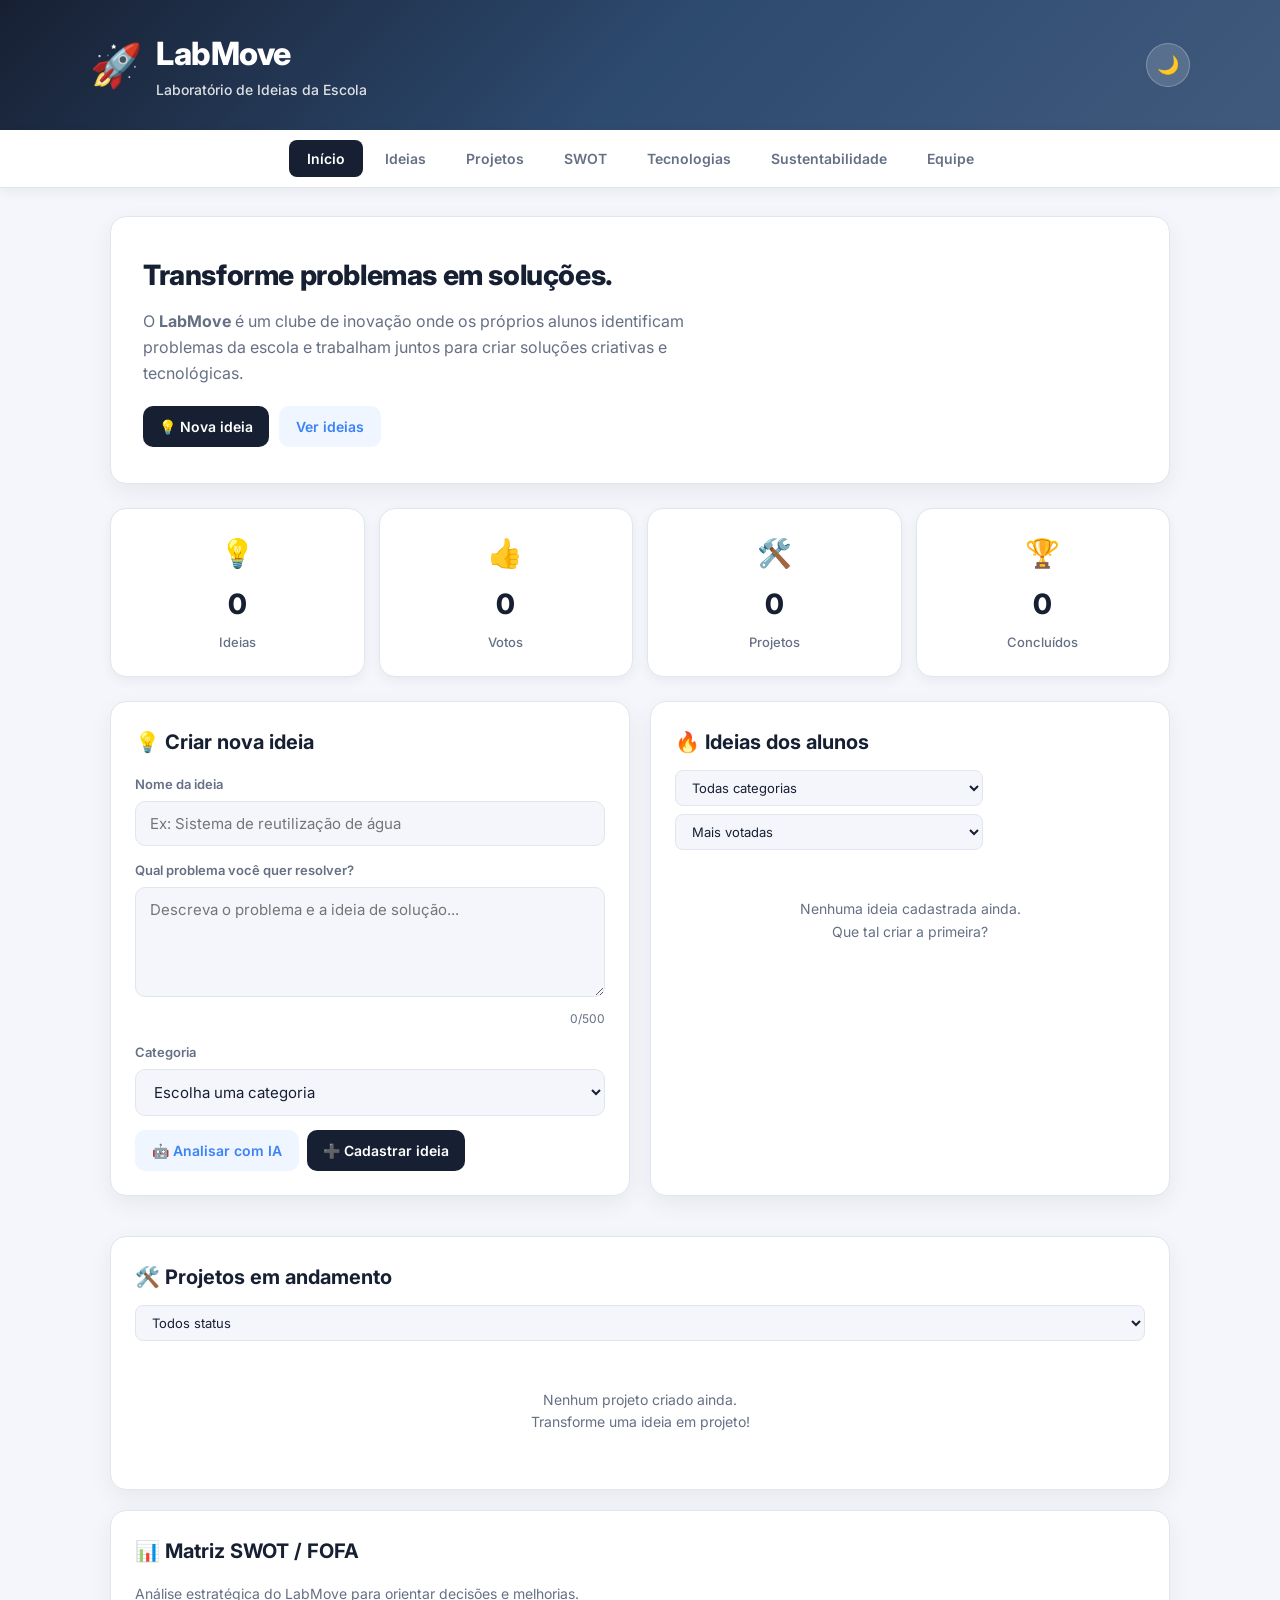
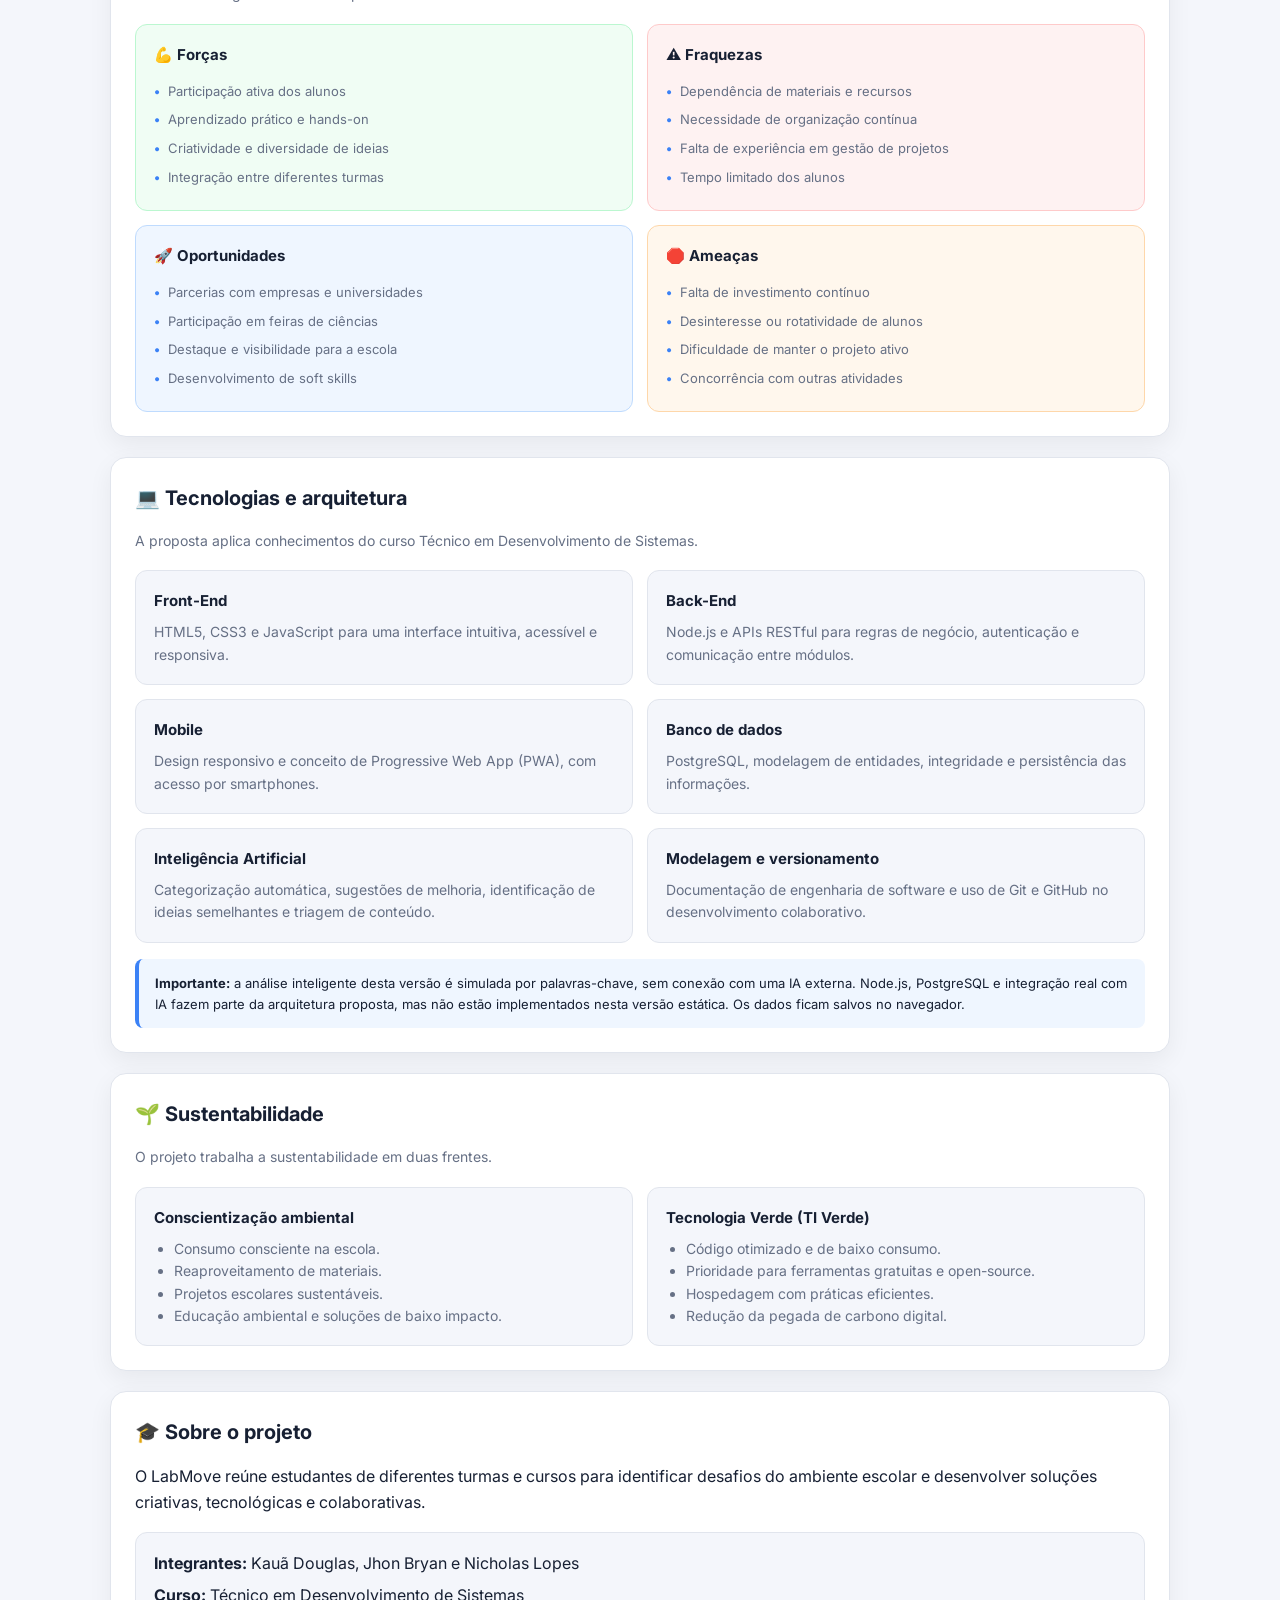
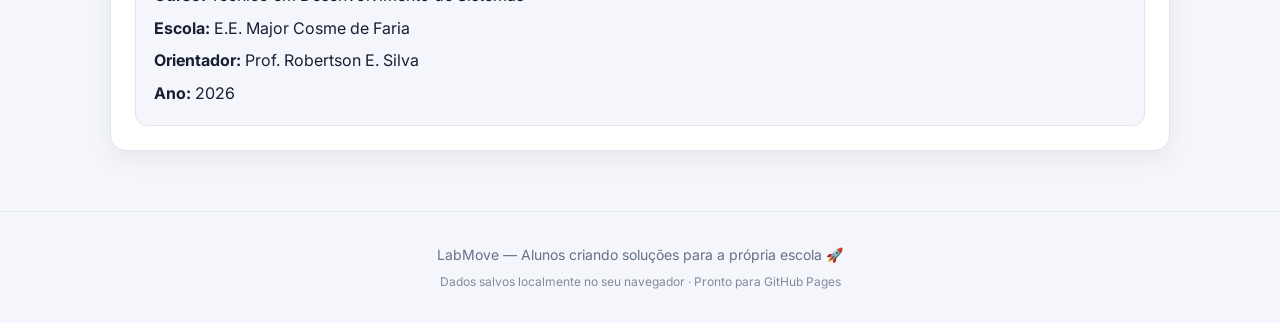
==== index.html @ eb647fbc "Adicionar arquivos do site LabMove" ====
<!DOCTYPE html>
<html lang="pt-BR">
<head>
  <meta charset="UTF-8">
  <meta name="viewport" content="width=device-width, initial-scale=1.0">
  <meta name="description" content="LabMove - Laboratório de Ideias da Escola. Transforme problemas em soluções criativas.">
  <meta name="theme-color" content="#172033">
  <title>LabMove | Laboratório de Ideias</title>
  <link rel="preconnect" href="https://fonts.googleapis.com">
  <link rel="preconnect" href="https://fonts.gstatic.com" crossorigin>
  <link href="https://fonts.googleapis.com/css2?family=Inter:wght@400;500;600;700;800&display=swap" rel="stylesheet">
  <link rel="stylesheet" href="styles.css">
  <link rel="icon" href="data:image/svg+xml,<svg xmlns='http://www.w3.org/2000/svg' viewBox='0 0 100 100'><text y='.9em' font-size='90'>🚀</text></svg>">
</head>
<body>
  <header>
    <div class="header-content">
      <div class="logo">
        <span class="logo-icon">🚀</span>
        <div>
          <h1>LabMove</h1>
          <p>Laboratório de Ideias da Escola</p>
        </div>
      </div>
      <button id="themeToggle" class="theme-btn" title="Alternar tema" aria-label="Alternar tema claro/escuro">
        <span class="theme-icon">🌙</span>
      </button>
    </div>
  </header>

  <nav>
    <button class="nav-btn active" data-section="inicio">Início</button>
    <button class="nav-btn" data-section="ideiasArea">Ideias</button>
    <button class="nav-btn" data-section="projetosArea">Projetos</button>
    <button class="nav-btn" data-section="swotArea">SWOT</button>
    <button class="nav-btn" data-section="tecnologiasArea">Tecnologias</button>
    <button class="nav-btn" data-section="sustentabilidadeArea">Sustentabilidade</button>
    <button class="nav-btn" data-section="equipeArea">Equipe</button>
  </nav>

  <main>
    <!-- Hero -->
    <section class="hero" id="inicio">
      <div class="hero-text">
        <h2>Transforme problemas em soluções.</h2>
        <p>
          O <strong>LabMove</strong> é um clube de inovação onde os próprios alunos
          identificam problemas da escola e trabalham juntos para criar soluções
          criativas e tecnológicas.
        </p>
        <div class="hero-actions">
          <button class="action primary" onclick="document.getElementById('titulo').focus()">
            💡 Nova ideia
          </button>
          <button class="action secondary" onclick="irPara('ideiasArea')">
            Ver ideias
          </button>
        </div>
      </div>
    </section>

    <!-- Dashboard -->
    <section class="dashboard">
      <div class="metric">
        <span class="metric-icon">💡</span>
        <strong id="totalIdeias">0</strong>
        <span class="metric-label">Ideias</span>
      </div>
      <div class="metric">
        <span class="metric-icon">👍</span>
        <strong id="totalVotos">0</strong>
        <span class="metric-label">Votos</span>
      </div>
      <div class="metric">
        <span class="metric-icon">🛠️</span>
        <strong id="totalProjetos">0</strong>
        <span class="metric-label">Projetos</span>
      </div>
      <div class="metric">
        <span class="metric-icon">🏆</span>
        <strong id="totalConcluidos">0</strong>
        <span class="metric-label">Concluídos</span>
      </div>
    </section>

    <div class="grid">
      <!-- Criar ideia -->
      <section class="card" id="criarIdeia">
        <h2>💡 Criar nova ideia</h2>

        <div class="form-group">
          <label for="titulo">Nome da ideia</label>
          <input id="titulo" type="text" placeholder="Ex: Sistema de reutilização de água" maxlength="80">
        </div>

        <div class="form-group">
          <label for="descricao">Qual problema você quer resolver?</label>
          <textarea id="descricao" placeholder="Descreva o problema e a ideia de solução..." maxlength="500"></textarea>
          <small class="char-count"><span id="charCount">0</span>/500</small>
        </div>

        <div class="form-group">
          <label for="categoria">Categoria</label>
          <select id="categoria">
            <option value="">Escolha uma categoria</option>
            <option value="Tecnologia">💻 Tecnologia</option>
            <option value="Sustentabilidade">🌱 Sustentabilidade</option>
            <option value="Espaços">🏫 Espaços</option>
            <option value="Educação">📚 Educação</option>
            <option value="Eventos">🎉 Eventos</option>
            <option value="Saúde">❤️ Saúde e Bem-estar</option>
          </select>
        </div>

        <div class="btn-row">
          <button class="action secondary" onclick="analisarIA()">
            🤖 Analisar com IA
          </button>
          <button class="action primary" onclick="adicionarIdeia()">
            ➕ Cadastrar ideia
          </button>
        </div>

        <div id="resultadoIA" class="ia-result" hidden></div>
      </section>

      <!-- Lista de ideias -->
      <section class="card" id="ideiasArea">
        <div class="card-header">
          <h2>🔥 Ideias dos alunos</h2>
          <div class="filters">
            <select id="filtroCategoria" onchange="atualizar()">
              <option value="">Todas categorias</option>
              <option value="Tecnologia">Tecnologia</option>
              <option value="Sustentabilidade">Sustentabilidade</option>
              <option value="Espaços">Espaços</option>
              <option value="Educação">Educação</option>
              <option value="Eventos">Eventos</option>
              <option value="Saúde">Saúde e Bem-estar</option>
            </select>
            <select id="filtroOrdenacao" onchange="atualizar()">
              <option value="votos">Mais votadas</option>
              <option value="recentes">Mais recentes</option>
              <option value="antigas">Mais antigas</option>
            </select>
          </div>
        </div>
        <div id="listaIdeias" class="lista"></div>
      </section>
    </div>

    <!-- Projetos -->
    <section class="card" id="projetosArea">
      <div class="card-header">
        <h2>🛠️ Projetos em andamento</h2>
        <select id="filtroStatusProjeto" onchange="atualizar()">
          <option value="">Todos status</option>
          <option value="Planejamento">Planejamento</option>
          <option value="Desenvolvimento">Desenvolvimento</option>
          <option value="Teste">Teste</option>
          <option value="Concluído">Concluído</option>
        </select>
      </div>
      <div id="listaProjetos" class="lista"></div>
    </section>

    <!-- SWOT -->
    <section class="card" id="swotArea">
      <h2>📊 Matriz SWOT / FOFA</h2>
      <p class="swot-intro">Análise estratégica do LabMove para orientar decisões e melhorias.</p>
      <div class="swot">
        <div class="swot-item forcas">
          <h3>💪 Forças</h3>
          <ul>
            <li>Participação ativa dos alunos</li>
            <li>Aprendizado prático e hands-on</li>
            <li>Criatividade e diversidade de ideias</li>
            <li>Integração entre diferentes turmas</li>
          </ul>
        </div>
        <div class="swot-item fraquezas">
          <h3>⚠️ Fraquezas</h3>
          <ul>
            <li>Dependência de materiais e recursos</li>
            <li>Necessidade de organização contínua</li>
            <li>Falta de experiência em gestão de projetos</li>
            <li>Tempo limitado dos alunos</li>
          </ul>
        </div>
        <div class="swot-item oportunidades">
          <h3>🚀 Oportunidades</h3>
          <ul>
            <li>Parcerias com empresas e universidades</li>
            <li>Participação em feiras de ciências</li>
            <li>Destaque e visibilidade para a escola</li>
            <li>Desenvolvimento de soft skills</li>
          </ul>
        </div>
        <div class="swot-item ameacas">
          <h3>🛑 Ameaças</h3>
          <ul>
            <li>Falta de investimento contínuo</li>
            <li>Desinteresse ou rotatividade de alunos</li>
            <li>Dificuldade de manter o projeto ativo</li>
            <li>Concorrência com outras atividades</li>
          </ul>
        </div>
      </div>
    </section>

    <section class="card" id="tecnologiasArea">
      <h2>💻 Tecnologias e arquitetura</h2>
      <p class="swot-intro">A proposta aplica conhecimentos do curso Técnico em Desenvolvimento de Sistemas.</p>
      <div class="info-grid">
        <article class="info-item"><h3>Front-End</h3><p>HTML5, CSS3 e JavaScript para uma interface intuitiva, acessível e responsiva.</p></article>
        <article class="info-item"><h3>Back-End</h3><p>Node.js e APIs RESTful para regras de negócio, autenticação e comunicação entre módulos.</p></article>
        <article class="info-item"><h3>Mobile</h3><p>Design responsivo e conceito de Progressive Web App (PWA), com acesso por smartphones.</p></article>
        <article class="info-item"><h3>Banco de dados</h3><p>PostgreSQL, modelagem de entidades, integridade e persistência das informações.</p></article>
        <article class="info-item"><h3>Inteligência Artificial</h3><p>Categorização automática, sugestões de melhoria, identificação de ideias semelhantes e triagem de conteúdo.</p></article>
        <article class="info-item"><h3>Modelagem e versionamento</h3><p>Documentação de engenharia de software e uso de Git e GitHub no desenvolvimento colaborativo.</p></article>
      </div>
      <p class="notice"><strong>Importante:</strong> a análise inteligente desta versão é simulada por palavras-chave, sem conexão com uma IA externa. Node.js, PostgreSQL e integração real com IA fazem parte da arquitetura proposta, mas não estão implementados nesta versão estática. Os dados ficam salvos no navegador.</p>
    </section>

    <section class="card" id="sustentabilidadeArea">
      <h2>🌱 Sustentabilidade</h2>
      <p class="swot-intro">O projeto trabalha a sustentabilidade em duas frentes.</p>
      <div class="info-grid">
        <article class="info-item"><h3>Conscientização ambiental</h3><ul><li>Consumo consciente na escola.</li><li>Reaproveitamento de materiais.</li><li>Projetos escolares sustentáveis.</li><li>Educação ambiental e soluções de baixo impacto.</li></ul></article>
        <article class="info-item"><h3>Tecnologia Verde (TI Verde)</h3><ul><li>Código otimizado e de baixo consumo.</li><li>Prioridade para ferramentas gratuitas e open-source.</li><li>Hospedagem com práticas eficientes.</li><li>Redução da pegada de carbono digital.</li></ul></article>
      </div>
    </section>

    <section class="card" id="equipeArea">
      <h2>🎓 Sobre o projeto</h2>
      <p>O LabMove reúne estudantes de diferentes turmas e cursos para identificar desafios do ambiente escolar e desenvolver soluções criativas, tecnológicas e colaborativas.</p>
      <div class="team-details">
        <p><strong>Integrantes:</strong> Kauã Douglas, Jhon Bryan e Nicholas Lopes</p>
        <p><strong>Curso:</strong> Técnico em Desenvolvimento de Sistemas</p>
        <p><strong>Escola:</strong> E.E. Major Cosme de Faria</p>
        <p><strong>Orientador:</strong> Prof. Robertson E. Silva</p>
        <p><strong>Ano:</strong> 2026</p>
      </div>
    </section>
  </main>

  <footer>
    <p>LabMove — Alunos criando soluções para a própria escola 🚀</p>
    <p class="footer-note">Dados salvos localmente no seu navegador · Pronto para GitHub Pages</p>
  </footer>

  <script src="script.js"></script>
</body>
</html>
---- styles.css ----
/* =========================
   LabMove - Estilos
   ========================= */

:root {
  --bg: #f4f6fb;
  --surface: #ffffff;
  --text: #172033;
  --text-muted: #667085;
  --primary: #172033;
  --primary-light: #405a7d;
  --accent: #3b82f6;
  --accent-soft: #eff6ff;
  --success: #10b981;
  --warning: #f59e0b;
  --danger: #ef4444;
  --border: #e1e5ed;
  --shadow: 0 8px 25px rgba(0, 0, 0, 0.06);
  --shadow-sm: 0 4px 12px rgba(0, 0, 0, 0.05);
  --radius: 16px;
  --radius-sm: 10px;
  --transition: 0.2s ease;
}

[data-theme="dark"] {
  --bg: #0f1419;
  --surface: #1a2332;
  --text: #e8eef7;
  --text-muted: #94a3b8;
  --primary: #3b82f6;
  --primary-light: #60a5fa;
  --accent: #60a5fa;
  --accent-soft: #1e3a5f;
  --border: #2d3a4f;
  --shadow: 0 8px 25px rgba(0, 0, 0, 0.3);
  --shadow-sm: 0 4px 12px rgba(0, 0, 0, 0.2);
}

* {
  box-sizing: border-box;
  margin: 0;
  padding: 0;
}

html {
  scroll-behavior: smooth;
}

body {
  font-family: 'Inter', -apple-system, BlinkMacSystemFont, 'Segoe UI', sans-serif;
  background: var(--bg);
  color: var(--text);
  line-height: 1.6;
  min-height: 100vh;
  transition: background var(--transition), color var(--transition);
}

/* Header */
header {
  background: linear-gradient(135deg, #172033 0%, #2d4a6f 50%, #405a7d 100%);
  color: white;
  padding: 28px 20px;
}

.header-content {
  max-width: 1100px;
  margin: 0 auto;
  display: flex;
  align-items: center;
  justify-content: space-between;
}

.logo {
  display: flex;
  align-items: center;
  gap: 14px;
}

.logo-icon {
  font-size: 42px;
  line-height: 1;
}

.logo h1 {
  font-size: 32px;
  font-weight: 800;
  letter-spacing: -0.5px;
}

.logo p {
  opacity: 0.85;
  font-size: 14px;
  font-weight: 500;
}

.theme-btn {
  background: rgba(255, 255, 255, 0.15);
  border: 1px solid rgba(255, 255, 255, 0.25);
  color: white;
  width: 44px;
  height: 44px;
  border-radius: 50%;
  cursor: pointer;
  font-size: 18px;
  display: flex;
  align-items: center;
  justify-content: center;
  transition: background var(--transition);
}

.theme-btn:hover {
  background: rgba(255, 255, 255, 0.25);
}

/* Nav */
nav {
  background: var(--surface);
  padding: 10px 16px;
  display: flex;
  justify-content: center;
  gap: 4px;
  position: sticky;
  top: 0;
  z-index: 100;
  box-shadow: var(--shadow-sm);
  border-bottom: 1px solid var(--border);
  overflow-x: auto;
}

.nav-btn {
  background: none;
  border: none;
  padding: 10px 18px;
  cursor: pointer;
  font-weight: 600;
  font-size: 14px;
  color: var(--text-muted);
  border-radius: 8px;
  transition: all var(--transition);
  white-space: nowrap;
  font-family: inherit;
}

.nav-btn:hover {
  background: var(--accent-soft);
  color: var(--accent);
}

.nav-btn.active {
  background: var(--primary);
  color: white;
}

[data-theme="dark"] .nav-btn.active {
  background: var(--accent);
}

/* Main */
main {
  max-width: 1100px;
  margin: 0 auto;
  padding: 28px 20px 40px;
}

/* Hero */
.hero {
  background: var(--surface);
  border-radius: var(--radius);
  padding: 36px 32px;
  margin-bottom: 24px;
  box-shadow: var(--shadow);
  border: 1px solid var(--border);
}

.hero h2 {
  font-size: 28px;
  font-weight: 800;
  margin-bottom: 12px;
  letter-spacing: -0.4px;
}

.hero p {
  color: var(--text-muted);
  max-width: 560px;
  margin-bottom: 20px;
}

.hero-actions {
  display: flex;
  gap: 10px;
  flex-wrap: wrap;
}

/* Dashboard */
.dashboard {
  display: grid;
  grid-template-columns: repeat(4, 1fr);
  gap: 14px;
  margin-bottom: 24px;
}

.metric {
  background: var(--surface);
  padding: 22px 16px;
  text-align: center;
  border-radius: var(--radius);
  box-shadow: var(--shadow-sm);
  border: 1px solid var(--border);
  transition: transform var(--transition);
}

.metric:hover {
  transform: translateY(-2px);
}

.metric-icon {
  font-size: 28px;
  display: block;
  margin-bottom: 6px;
}

.metric strong {
  display: block;
  font-size: 28px;
  font-weight: 800;
  margin-bottom: 2px;
}

.metric-label {
  font-size: 13px;
  color: var(--text-muted);
  font-weight: 500;
}

/* Grid */
.grid {
  display: grid;
  grid-template-columns: 1fr 1fr;
  gap: 20px;
  margin-bottom: 20px;
}

/* Cards */
.card {
  background: var(--surface);
  padding: 24px;
  border-radius: var(--radius);
  margin-bottom: 20px;
  box-shadow: var(--shadow);
  border: 1px solid var(--border);
}

.card h2 {
  font-size: 20px;
  font-weight: 700;
  margin-bottom: 16px;
}

.card-header {
  display: flex;
  align-items: center;
  justify-content: space-between;
  gap: 12px;
  margin-bottom: 16px;
  flex-wrap: wrap;
}

.card-header h2 {
  margin-bottom: 0;
}

.filters {
  display: flex;
  gap: 8px;
  flex-wrap: wrap;
}

.filters select,
#filtroStatusProjeto {
  padding: 8px 12px;
  border: 1px solid var(--border);
  border-radius: 8px;
  font-size: 13px;
  background: var(--bg);
  color: var(--text);
  font-family: inherit;
  cursor: pointer;
}

/* Forms */
.form-group {
  margin-bottom: 14px;
}

.form-group label {
  display: block;
  font-size: 13px;
  font-weight: 600;
  margin-bottom: 6px;
  color: var(--text-muted);
}

input,
textarea,
select {
  width: 100%;
  padding: 12px 14px;
  border: 1px solid var(--border);
  border-radius: var(--radius-sm);
  font-size: 15px;
  font-family: inherit;
  background: var(--bg);
  color: var(--text);
  transition: border-color var(--transition), box-shadow var(--transition);
}

input:focus,
textarea:focus,
select:focus {
  outline: none;
  border-color: var(--accent);
  box-shadow: 0 0 0 3px rgba(59, 130, 246, 0.15);
}

textarea {
  min-height: 110px;
  resize: vertical;
}

.char-count {
  display: block;
  text-align: right;
  font-size: 12px;
  color: var(--text-muted);
  margin-top: 4px;
}

.btn-row {
  display: flex;
  gap: 8px;
  flex-wrap: wrap;
  margin-top: 8px;
}

/* Buttons */
button.action {
  background: var(--primary);
  color: white;
  border: none;
  padding: 11px 16px;
  border-radius: var(--radius-sm);
  cursor: pointer;
  font-weight: 600;
  font-size: 14px;
  font-family: inherit;
  transition: opacity var(--transition), transform var(--transition);
  display: inline-flex;
  align-items: center;
  gap: 6px;
}

button.action:hover {
  opacity: 0.9;
  transform: translateY(-1px);
}

button.action:active {
  transform: translateY(0);
}

button.action.primary {
  background: var(--primary);
}

button.action.secondary {
  background: var(--accent-soft);
  color: var(--accent);
  border: 1px solid transparent;
}

[data-theme="dark"] button.action.secondary {
  background: var(--accent-soft);
  color: var(--accent);
}

button.action.danger {
  background: transparent;
  color: var(--danger);
  border: 1px solid var(--danger);
  padding: 8px 12px;
  font-size: 13px;
}

button.action.danger:hover {
  background: var(--danger);
  color: white;
}

button.action.small {
  padding: 8px 12px;
  font-size: 13px;
}

/* IA Result */
.ia-result {
  margin-top: 16px;
  padding: 18px;
  background: var(--accent-soft);
  border-radius: var(--radius-sm);
  border-left: 4px solid var(--accent);
  font-size: 14px;
  line-height: 1.7;
  white-space: pre-line;
  animation: fadeIn 0.3s ease;
}

.ia-result h4 {
  margin-bottom: 8px;
  font-size: 15px;
}

.ia-result ul {
  margin: 8px 0 8px 18px;
}

.ia-result .priority {
  display: inline-block;
  padding: 3px 10px;
  border-radius: 20px;
  font-size: 12px;
  font-weight: 700;
  margin-top: 4px;
}

.priority.alta {
  background: #fef2f2;
  color: #dc2626;
}

.priority.media {
  background: #fffbeb;
  color: #d97706;
}

.priority.baixa {
  background: #f0fdf4;
  color: #16a34a;
}

[data-theme="dark"] .priority.alta {
  background: #450a0a;
  color: #fca5a5;
}

[data-theme="dark"] .priority.media {
  background: #451a03;
  color: #fcd34d;
}

[data-theme="dark"] .priority.baixa {
  background: #052e16;
  color: #86efac;
}

/* Ideas & Projects list */
.lista {
  display: flex;
  flex-direction: column;
  gap: 12px;
}

.empty-state {
  text-align: center;
  padding: 32px 16px;
  color: var(--text-muted);
  font-size: 14px;
}

.idea,
.project {
  border: 1px solid var(--border);
  padding: 16px;
  border-radius: 12px;
  background: var(--bg);
  transition: border-color var(--transition), box-shadow var(--transition);
}

.idea:hover,
.project:hover {
  border-color: var(--accent);
  box-shadow: var(--shadow-sm);
}

.idea h3,
.project h3 {
  font-size: 16px;
  font-weight: 700;
  margin-bottom: 6px;
}

.idea p,
.project p {
  font-size: 14px;
  color: var(--text-muted);
  margin-bottom: 10px;
  line-height: 1.5;
}

.badge {
  display: inline-block;
  background: var(--accent-soft);
  color: var(--accent);
  padding: 4px 10px;
  border-radius: 20px;
  font-size: 12px;
  font-weight: 600;
  margin-bottom: 8px;
}

.status-badge {
  display: inline-block;
  padding: 3px 10px;
  border-radius: 20px;
  font-size: 12px;
  font-weight: 600;
  margin-left: 6px;
}

.status-badge.nova {
  background: #eff6ff;
  color: #2563eb;
}

.status-badge.em-projeto {
  background: #fef3c7;
  color: #d97706;
}

.status-badge.planejamento {
  background: #f3e8ff;
  color: #7c3aed;
}

.status-badge.desenvolvimento {
  background: #dbeafe;
  color: #2563eb;
}

.status-badge.teste {
  background: #ffedd5;
  color: #ea580c;
}

.status-badge.concluido {
  background: #d1fae5;
  color: #059669;
}

[data-theme="dark"] .status-badge.nova {
  background: #1e3a5f;
  color: #93c5fd;
}

[data-theme="dark"] .status-badge.em-projeto {
  background: #451a03;
  color: #fcd34d;
}

.idea-meta {
  display: flex;
  align-items: center;
  gap: 8px;
  flex-wrap: wrap;
  margin-bottom: 12px;
  font-size: 13px;
  color: var(--text-muted);
}

.idea-actions,
.project-actions {
  display: flex;
  gap: 8px;
  flex-wrap: wrap;
  align-items: center;
}

.project select {
  width: auto;
  min-width: 150px;
  padding: 8px 12px;
  font-size: 13px;
}

/* SWOT */
.swot-intro {
  color: var(--text-muted);
  font-size: 14px;
  margin-bottom: 18px;
}

.swot {
  display: grid;
  grid-template-columns: 1fr 1fr;
  gap: 14px;
}

.swot-item {
  padding: 18px;
  border-radius: 12px;
  border: 1px solid var(--border);
}

.swot-item h3 {
  font-size: 15px;
  margin-bottom: 10px;
}

.swot-item ul {
  list-style: none;
  padding: 0;
}

.swot-item li {
  font-size: 13px;
  color: var(--text-muted);
  padding: 4px 0;
  padding-left: 14px;
  position: relative;
}

.swot-item li::before {
  content: "•";
  position: absolute;
  left: 0;
  color: var(--accent);
  font-weight: bold;
}

.swot-item.forcas {
  background: #f0fdf4;
  border-color: #bbf7d0;
}

.swot-item.fraquezas {
  background: #fef2f2;
  border-color: #fecaca;
}

.swot-item.oportunidades {
  background: #eff6ff;
  border-color: #bfdbfe;
}

.swot-item.ameacas {
  background: #fff7ed;
  border-color: #fed7aa;
}

[data-theme="dark"] .swot-item.forcas {
  background: #052e16;
  border-color: #166534;
}

[data-theme="dark"] .swot-item.fraquezas {
  background: #450a0a;
  border-color: #991b1b;
}

[data-theme="dark"] .swot-item.oportunidades {
  background: #0c1a2e;
  border-color: #1e40af;
}

[data-theme="dark"] .swot-item.ameacas {
  background: #431407;
  border-color: #c2410c;
}

/* Footer */
footer {
  text-align: center;
  padding: 32px 20px;
  color: var(--text-muted);
  font-size: 14px;
  border-top: 1px solid var(--border);
}

.footer-note {
  font-size: 12px;
  margin-top: 6px;
  opacity: 0.8;
}

/* Animations */
@keyframes fadeIn {
  from {
    opacity: 0;
    transform: translateY(6px);
  }
  to {
    opacity: 1;
    transform: translateY(0);
  }
}

/* Responsive */
@media (max-width: 800px) {
  .grid,
  .swot {
    grid-template-columns: 1fr;
  }

  .dashboard {
    grid-template-columns: 1fr 1fr;
  }

  .logo h1 {
    font-size: 26px;
  }

  .hero h2 {
    font-size: 22px;
  }

  .card-header {
    flex-direction: column;
    align-items: flex-start;
  }
}

@media (max-width: 480px) {
  .dashboard {
    grid-template-columns: 1fr 1fr;
    gap: 10px;
  }

  .metric {
    padding: 16px 10px;
  }

  .metric strong {
    font-size: 22px;
  }

  .btn-row {
    flex-direction: column;
  }

  button.action {
    width: 100%;
    justify-content: center;
  }

  nav {
    justify-content: flex-start;
    padding: 8px 12px;
  }
}

/* Seções complementares */
.info-grid{display:grid;grid-template-columns:repeat(2,minmax(0,1fr));gap:14px;margin-top:16px}
.info-item{padding:18px;border:1px solid var(--border);border-radius:12px;background:var(--bg)}
.info-item h3{font-size:15px;margin-bottom:8px}
.info-item p,.info-item li{color:var(--text-muted);font-size:14px}
.info-item ul{padding-left:20px}
.notice{margin-top:16px;padding:14px 16px;border-left:4px solid var(--accent);border-radius:8px;background:var(--accent-soft);font-size:13px}
.team-details{margin-top:16px;padding:18px;border-radius:12px;background:var(--bg);border:1px solid var(--border)}
.team-details p+p{margin-top:7px}
@media(max-width:800px){.info-grid{grid-template-columns:1fr}}
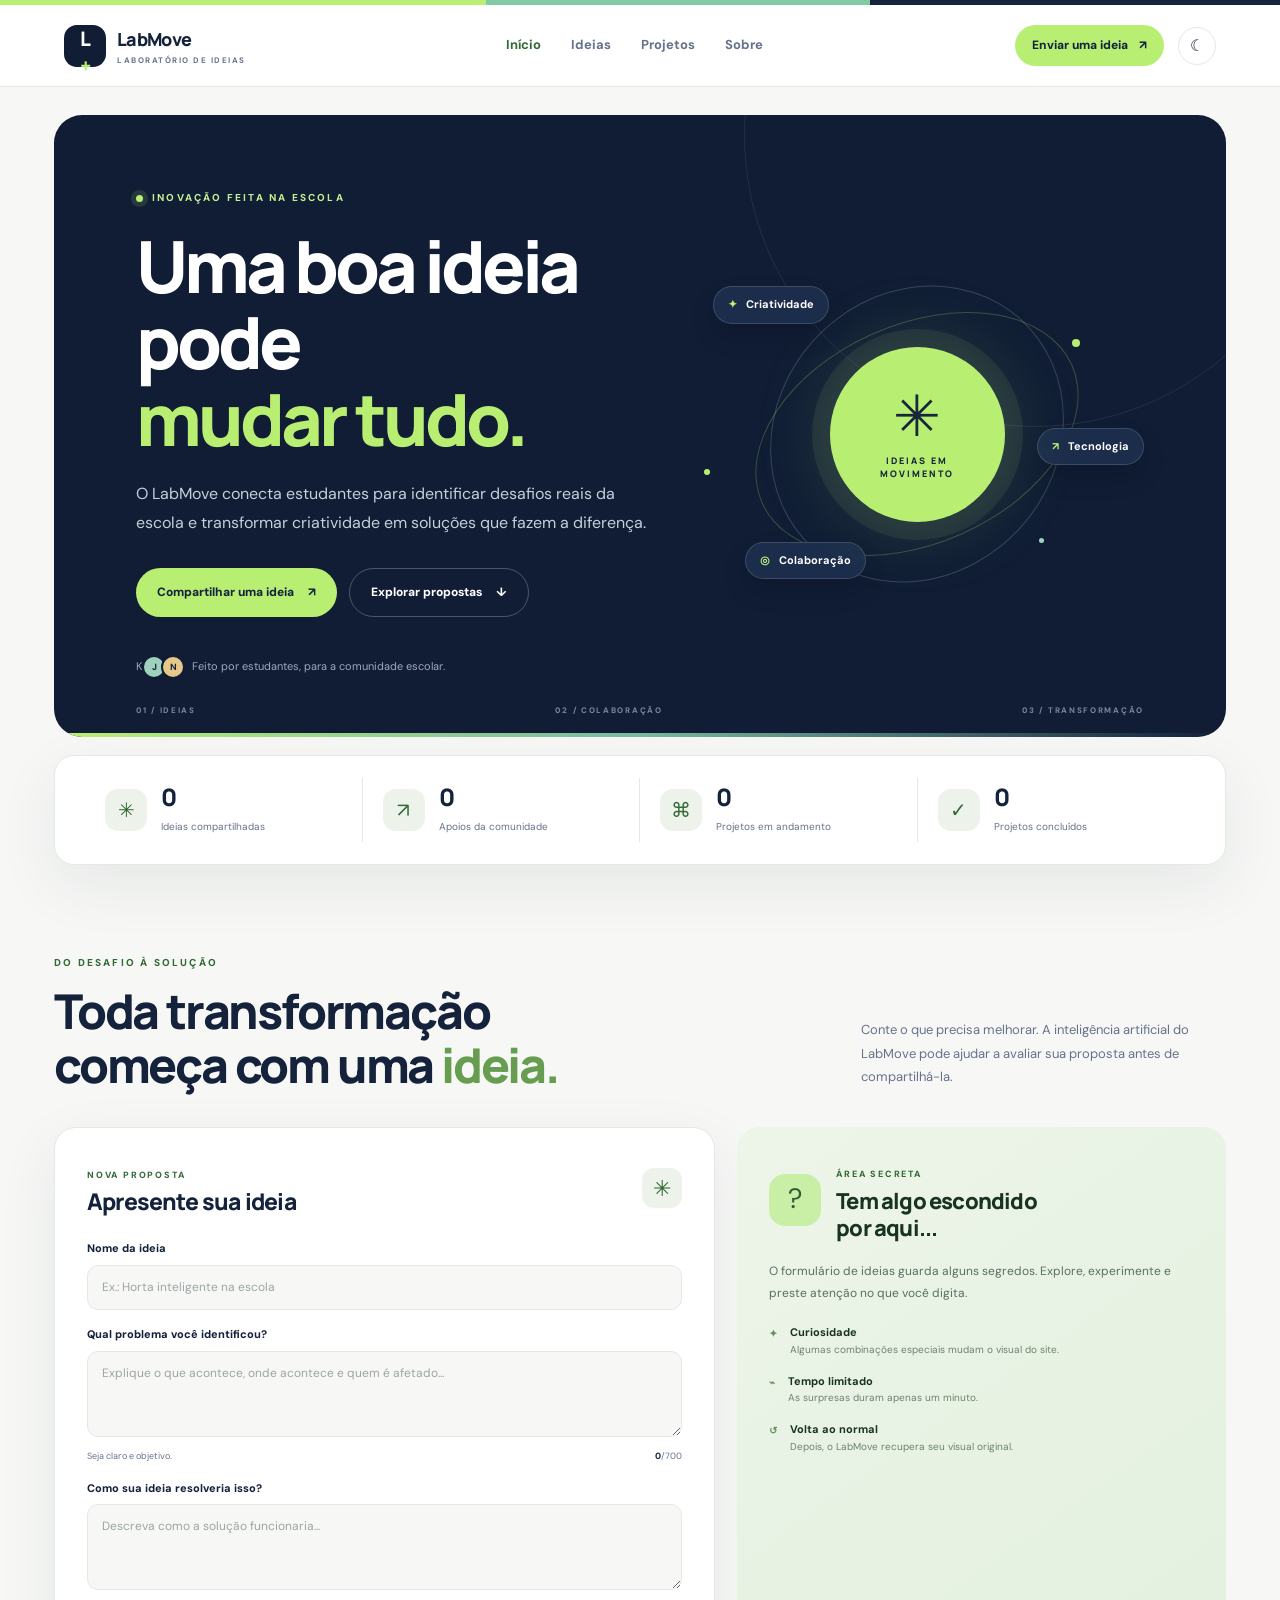
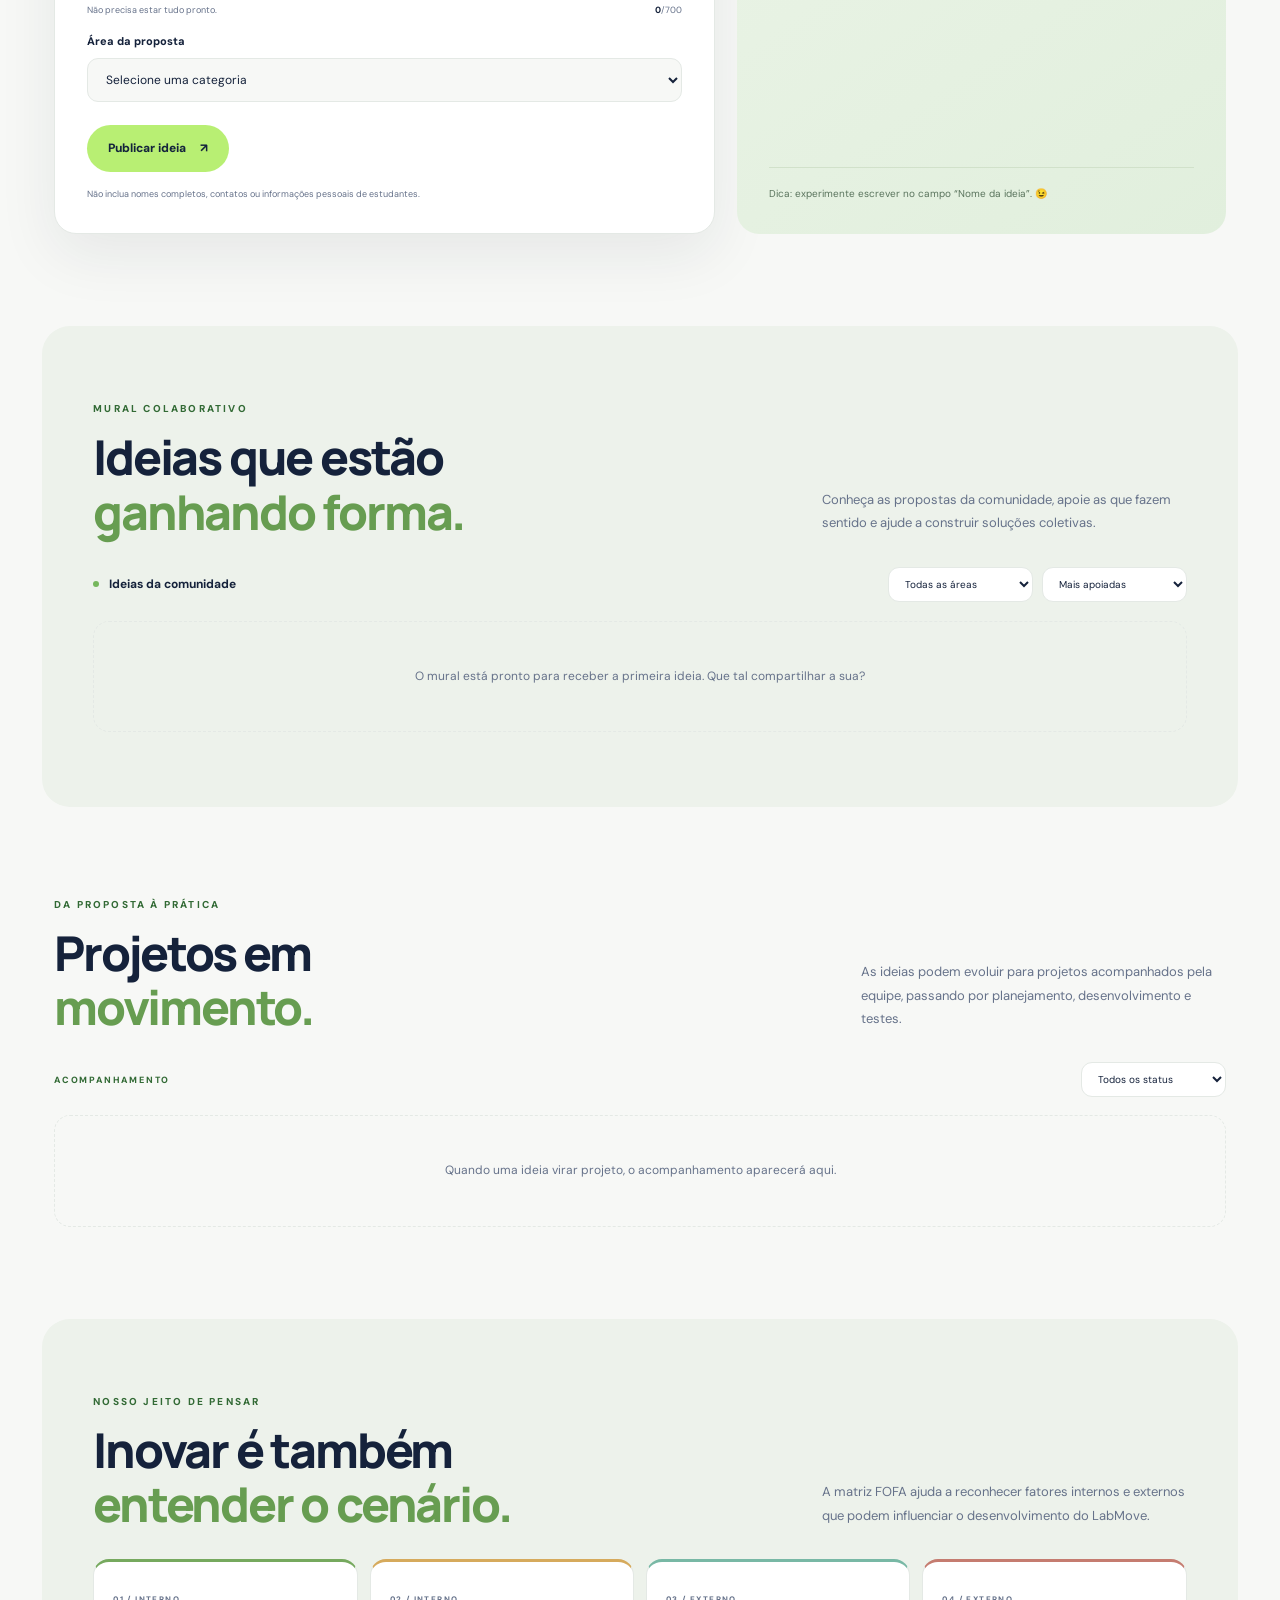
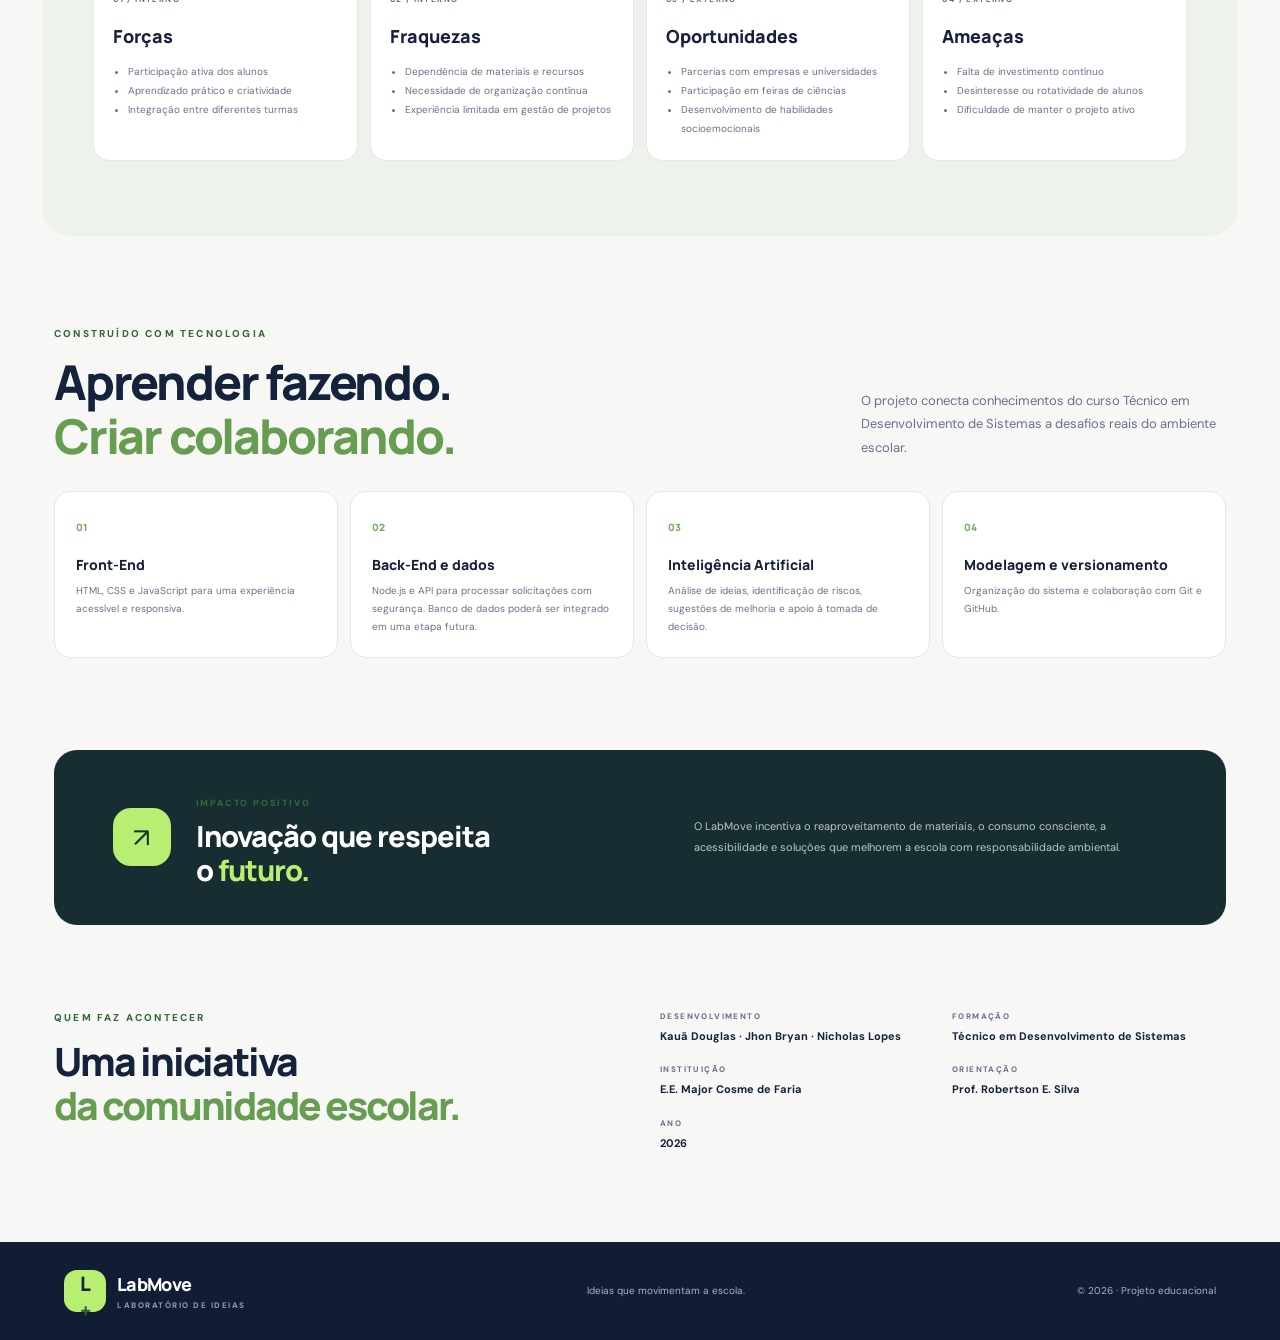
==== commit 4c583240: "Adicionar arquivos do site LabMove" ====
--- a/index.html
+++ b/index.html
@@ -3,250 +3,179 @@
 <head>
   <meta charset="UTF-8">
   <meta name="viewport" content="width=device-width, initial-scale=1.0">
-  <meta name="description" content="LabMove - Laboratório de Ideias da Escola. Transforme problemas em soluções criativas.">
-  <meta name="theme-color" content="#172033">
-  <title>LabMove | Laboratório de Ideias</title>
+  <meta name="description" content="LabMove — Laboratório de Ideias da Escola. Identifique desafios, crie soluções e transforme ideias em projetos.">
+  <meta name="theme-color" content="#101d35">
+  <title>LabMove | Ideias que movimentam a escola</title>
   <link rel="preconnect" href="https://fonts.googleapis.com">
   <link rel="preconnect" href="https://fonts.gstatic.com" crossorigin>
-  <link href="https://fonts.googleapis.com/css2?family=Inter:wght@400;500;600;700;800&display=swap" rel="stylesheet">
+  <link href="https://fonts.googleapis.com/css2?family=DM+Sans:wght@400;500;600;700&family=Manrope:wght@400;500;600;700;800&display=swap" rel="stylesheet">
   <link rel="stylesheet" href="styles.css">
-  <link rel="icon" href="data:image/svg+xml,<svg xmlns='http://www.w3.org/2000/svg' viewBox='0 0 100 100'><text y='.9em' font-size='90'>🚀</text></svg>">
+  <link rel="icon" href="data:image/svg+xml,<svg xmlns='http://www.w3.org/2000/svg' viewBox='0 0 100 100'><text y='.9em' font-size='88'>✳</text></svg>">
 </head>
 <body>
-  <header>
-    <div class="header-content">
-      <div class="logo">
-        <span class="logo-icon">🚀</span>
-        <div>
-          <h1>LabMove</h1>
-          <p>Laboratório de Ideias da Escola</p>
-        </div>
-      </div>
-      <button id="themeToggle" class="theme-btn" title="Alternar tema" aria-label="Alternar tema claro/escuro">
-        <span class="theme-icon">🌙</span>
-      </button>
+  <div class="topline"></div>
+  <header class="site-header">
+    <a class="brand" href="#inicio" aria-label="LabMove, início">
+      <span class="brand-mark">L<span>+</span></span>
+      <span class="brand-copy"><strong>LabMove</strong><small>LABORATÓRIO DE IDEIAS</small></span>
+    </a>
+    <nav class="main-nav" aria-label="Navegação principal">
+      <a class="nav-link active" href="#inicio">Início</a>
+      <a class="nav-link" href="#ideias">Ideias</a>
+      <a class="nav-link" href="#projetos">Projetos</a>
+      <a class="nav-link" href="#sobre">Sobre</a>
+    </nav>
+    <div class="header-actions">
+      <a class="header-cta" href="#criar">Enviar uma ideia <span>↗</span></a>
+      <button id="themeToggle" class="theme-toggle" aria-label="Alternar tema" title="Alternar tema">☾</button>
     </div>
   </header>
 
-  <nav>
-    <button class="nav-btn active" data-section="inicio">Início</button>
-    <button class="nav-btn" data-section="ideiasArea">Ideias</button>
-    <button class="nav-btn" data-section="projetosArea">Projetos</button>
-    <button class="nav-btn" data-section="swotArea">SWOT</button>
-    <button class="nav-btn" data-section="tecnologiasArea">Tecnologias</button>
-    <button class="nav-btn" data-section="sustentabilidadeArea">Sustentabilidade</button>
-    <button class="nav-btn" data-section="equipeArea">Equipe</button>
-  </nav>
+  <main>
+    <section class="hero" id="inicio">
+      <div class="hero-content">
+        <div class="eyebrow"><span class="pulse"></span> INOVAÇÃO FEITA NA ESCOLA</div>
+        <h1>Uma boa ideia pode<br><em>mudar tudo.</em></h1>
+        <p class="hero-lead">O LabMove conecta estudantes para identificar desafios reais da escola e transformar criatividade em soluções que fazem a diferença.</p>
+        <div class="hero-buttons">
+          <a class="button button-primary" href="#criar">Compartilhar uma ideia <span>↗</span></a>
+          <a class="button button-ghost" href="#ideias">Explorar propostas <span>↓</span></a>
+        </div>
+        <div class="hero-footnote"><span class="mini-avatars">K <i>J</i> <b>N</b></span><span>Feito por estudantes, para a comunidade escolar.</span></div>
+      </div>
+      <div class="hero-art" aria-hidden="true">
+        <div class="art-orbit orbit-one"></div><div class="art-orbit orbit-two"></div>
+        <div class="art-core"><span>✳</span><small>IDEIAS EM<br>MOVIMENTO</small></div>
+        <div class="art-tag tag-top"><span>✦</span> Criatividade</div>
+        <div class="art-tag tag-right"><span>↗</span> Tecnologia</div>
+        <div class="art-tag tag-bottom"><span>◎</span> Colaboração</div>
+        <div class="art-dot dot-one"></div><div class="art-dot dot-two"></div><div class="art-dot dot-three"></div>
+      </div>
+      <div class="hero-bottomline"><span>01 / IDEIAS</span><span>02 / COLABORAÇÃO</span><span>03 / TRANSFORMAÇÃO</span></div>
+    </section>
 
-  <main>
-    <!-- Hero -->
-    <section class="hero" id="inicio">
-      <div class="hero-text">
-        <h2>Transforme problemas em soluções.</h2>
-        <p>
-          O <strong>LabMove</strong> é um clube de inovação onde os próprios alunos
-          identificam problemas da escola e trabalham juntos para criar soluções
-          criativas e tecnológicas.
-        </p>
-        <div class="hero-actions">
-          <button class="action primary" onclick="document.getElementById('titulo').focus()">
-            💡 Nova ideia
-          </button>
-          <button class="action secondary" onclick="irPara('ideiasArea')">
-            Ver ideias
-          </button>
-        </div>
+    <section class="stats" aria-label="Indicadores do LabMove">
+      <div class="stat"><span class="stat-icon">✳</span><div><strong id="totalIdeias">0</strong><small>Ideias compartilhadas</small></div></div>
+      <div class="stat"><span class="stat-icon">↗</span><div><strong id="totalVotos">0</strong><small>Apoios da comunidade</small></div></div>
+      <div class="stat"><span class="stat-icon">⌘</span><div><strong id="totalProjetos">0</strong><small>Projetos em andamento</small></div></div>
+      <div class="stat"><span class="stat-icon">✓</span><div><strong id="totalConcluidos">0</strong><small>Projetos concluídos</small></div></div>
+    </section>
+
+    <section class="section-block" id="criar">
+      <div class="section-heading">
+        <div><div class="eyebrow dark-eyebrow">DO DESAFIO À SOLUÇÃO</div><h2>Toda transformação<br>começa com uma <em>ideia.</em></h2></div>
+        <p>Conte o que precisa melhorar. A inteligência artificial do LabMove pode ajudar a avaliar sua proposta antes de compartilhá-la.</p>
+      </div>
+
+      <div class="creation-layout">
+        <form class="idea-form panel" id="ideaForm">
+          <div class="panel-top"><div><span class="step-label">NOVA PROPOSTA</span><h3>Apresente sua ideia</h3></div><span class="panel-symbol">✳</span></div>
+          <label for="titulo">Nome da ideia</label>
+          <input id="titulo" name="titulo" maxlength="90" placeholder="Ex.: Horta inteligente na escola" required>
+          <label for="problema">Qual problema você identificou?</label>
+          <textarea id="problema" name="problema" maxlength="700" rows="3" placeholder="Explique o que acontece, onde acontece e quem é afetado..." required></textarea>
+          <div class="field-meta"><span>Seja claro e objetivo.</span><span><b id="problemCount">0</b>/700</span></div>
+          <label for="solucao">Como sua ideia resolveria isso?</label>
+          <textarea id="solucao" name="solucao" maxlength="700" rows="3" placeholder="Descreva como a solução funcionaria..." required></textarea>
+          <div class="field-meta"><span>Não precisa estar tudo pronto.</span><span><b id="solutionCount">0</b>/700</span></div>
+          <label for="categoria">Área da proposta</label>
+          <select id="categoria" name="categoria" required>
+            <option value="">Selecione uma categoria</option>
+            <option>Tecnologia</option><option>Sustentabilidade</option><option>Espaços</option>
+            <option>Educação</option><option>Eventos</option><option>Saúde e bem-estar</option><option>Acessibilidade</option>
+          </select>
+          <div class="form-actions">
+            <button class="button button-primary" type="submit">Publicar ideia <span>↗</span></button>
+          </div>
+          <p class="privacy-note">Não inclua nomes completos, contatos ou informações pessoais de estudantes.</p>
+        </form>
+
+        <aside class="ai-side easter-hint">
+          <div class="ai-intro">
+            <div class="ai-orb">?</div>
+            <div><span class="step-label">ÁREA SECRETA</span><h3>Tem algo escondido<br>por aqui...</h3></div>
+          </div>
+          <p>O formulário de ideias guarda alguns segredos. Explore, experimente e preste atenção no que você digita.</p>
+          <div class="ai-benefits">
+            <div><span>✦</span><p><strong>Curiosidade</strong><small>Algumas combinações especiais mudam o visual do site.</small></p></div>
+            <div><span>⌁</span><p><strong>Tempo limitado</strong><small>As surpresas duram apenas um minuto.</small></p></div>
+            <div><span>↺</span><p><strong>Volta ao normal</strong><small>Depois, o LabMove recupera seu visual original.</small></p></div>
+          </div>
+          <div class="ai-disclaimer">Dica: experimente escrever no campo “Nome da ideia”. 😉</div>
+        </aside>
       </div>
     </section>
 
-    <!-- Dashboard -->
-    <section class="dashboard">
-      <div class="metric">
-        <span class="metric-icon">💡</span>
-        <strong id="totalIdeias">0</strong>
-        <span class="metric-label">Ideias</span>
+    <section class="section-block section-tint" id="ideias">
+      <div class="section-heading compact-heading">
+        <div><div class="eyebrow dark-eyebrow">MURAL COLABORATIVO</div><h2>Ideias que estão<br><em>ganhando forma.</em></h2></div>
+        <p>Conheça as propostas da comunidade, apoie as que fazem sentido e ajude a construir soluções coletivas.</p>
       </div>
-      <div class="metric">
-        <span class="metric-icon">👍</span>
-        <strong id="totalVotos">0</strong>
-        <span class="metric-label">Votos</span>
+      <div class="list-toolbar">
+        <div><span class="live-dot"></span><strong>Ideias da comunidade</strong></div>
+        <div class="filters">
+          <select id="filtroCategoria" aria-label="Filtrar por categoria"><option value="">Todas as áreas</option><option>Tecnologia</option><option>Sustentabilidade</option><option>Espaços</option><option>Educação</option><option>Eventos</option><option>Saúde e bem-estar</option><option>Acessibilidade</option></select>
+          <select id="filtroOrdenacao" aria-label="Ordenar ideias"><option value="votos">Mais apoiadas</option><option value="recentes">Mais recentes</option><option value="antigas">Mais antigas</option></select>
+        </div>
       </div>
-      <div class="metric">
-        <span class="metric-icon">🛠️</span>
-        <strong id="totalProjetos">0</strong>
-        <span class="metric-label">Projetos</span>
+      <div id="listaIdeias" class="idea-list"></div>
+    </section>
+
+    <section class="section-block" id="projetos">
+      <div class="section-heading compact-heading">
+        <div><div class="eyebrow dark-eyebrow">DA PROPOSTA À PRÁTICA</div><h2>Projetos em<br><em>movimento.</em></h2></div>
+        <p>As ideias podem evoluir para projetos acompanhados pela equipe, passando por planejamento, desenvolvimento e testes.</p>
       </div>
-      <div class="metric">
-        <span class="metric-icon">🏆</span>
-        <strong id="totalConcluidos">0</strong>
-        <span class="metric-label">Concluídos</span>
+      <div class="project-toolbar"><span class="step-label">ACOMPANHAMENTO</span><select id="filtroStatusProjeto" aria-label="Filtrar projetos"><option value="">Todos os status</option><option>Planejamento</option><option>Desenvolvimento</option><option>Teste</option><option>Concluído</option></select></div>
+      <div id="listaProjetos" class="project-grid"></div>
+    </section>
+
+    <section class="section-block section-tint" id="sobre">
+      <div class="section-heading compact-heading">
+        <div><div class="eyebrow dark-eyebrow">NOSSO JEITO DE PENSAR</div><h2>Inovar é também<br><em>entender o cenário.</em></h2></div>
+        <p>A matriz FOFA ajuda a reconhecer fatores internos e externos que podem influenciar o desenvolvimento do LabMove.</p>
+      </div>
+      <div class="swot-grid">
+        <article class="swot-card strength"><span>01 / INTERNO</span><h3>Forças</h3><ul><li>Participação ativa dos alunos</li><li>Aprendizado prático e criatividade</li><li>Integração entre diferentes turmas</li></ul></article>
+        <article class="swot-card weakness"><span>02 / INTERNO</span><h3>Fraquezas</h3><ul><li>Dependência de materiais e recursos</li><li>Necessidade de organização contínua</li><li>Experiência limitada em gestão de projetos</li></ul></article>
+        <article class="swot-card opportunity"><span>03 / EXTERNO</span><h3>Oportunidades</h3><ul><li>Parcerias com empresas e universidades</li><li>Participação em feiras de ciências</li><li>Desenvolvimento de habilidades socioemocionais</li></ul></article>
+        <article class="swot-card threat"><span>04 / EXTERNO</span><h3>Ameaças</h3><ul><li>Falta de investimento contínuo</li><li>Desinteresse ou rotatividade de alunos</li><li>Dificuldade de manter o projeto ativo</li></ul></article>
       </div>
     </section>
 
-    <div class="grid">
-      <!-- Criar ideia -->
-      <section class="card" id="criarIdeia">
-        <h2>💡 Criar nova ideia</h2>
-
-        <div class="form-group">
-          <label for="titulo">Nome da ideia</label>
-          <input id="titulo" type="text" placeholder="Ex: Sistema de reutilização de água" maxlength="80">
-        </div>
-
-        <div class="form-group">
-          <label for="descricao">Qual problema você quer resolver?</label>
-          <textarea id="descricao" placeholder="Descreva o problema e a ideia de solução..." maxlength="500"></textarea>
-          <small class="char-count"><span id="charCount">0</span>/500</small>
-        </div>
-
-        <div class="form-group">
-          <label for="categoria">Categoria</label>
-          <select id="categoria">
-            <option value="">Escolha uma categoria</option>
-            <option value="Tecnologia">💻 Tecnologia</option>
-            <option value="Sustentabilidade">🌱 Sustentabilidade</option>
-            <option value="Espaços">🏫 Espaços</option>
-            <option value="Educação">📚 Educação</option>
-            <option value="Eventos">🎉 Eventos</option>
-            <option value="Saúde">❤️ Saúde e Bem-estar</option>
-          </select>
-        </div>
-
-        <div class="btn-row">
-          <button class="action secondary" onclick="analisarIA()">
-            🤖 Analisar com IA
-          </button>
-          <button class="action primary" onclick="adicionarIdeia()">
-            ➕ Cadastrar ideia
-          </button>
-        </div>
-
-        <div id="resultadoIA" class="ia-result" hidden></div>
-      </section>
-
-      <!-- Lista de ideias -->
-      <section class="card" id="ideiasArea">
-        <div class="card-header">
-          <h2>🔥 Ideias dos alunos</h2>
-          <div class="filters">
-            <select id="filtroCategoria" onchange="atualizar()">
-              <option value="">Todas categorias</option>
-              <option value="Tecnologia">Tecnologia</option>
-              <option value="Sustentabilidade">Sustentabilidade</option>
-              <option value="Espaços">Espaços</option>
-              <option value="Educação">Educação</option>
-              <option value="Eventos">Eventos</option>
-              <option value="Saúde">Saúde e Bem-estar</option>
-            </select>
-            <select id="filtroOrdenacao" onchange="atualizar()">
-              <option value="votos">Mais votadas</option>
-              <option value="recentes">Mais recentes</option>
-              <option value="antigas">Mais antigas</option>
-            </select>
-          </div>
-        </div>
-        <div id="listaIdeias" class="lista"></div>
-      </section>
-    </div>
-
-    <!-- Projetos -->
-    <section class="card" id="projetosArea">
-      <div class="card-header">
-        <h2>🛠️ Projetos em andamento</h2>
-        <select id="filtroStatusProjeto" onchange="atualizar()">
-          <option value="">Todos status</option>
-          <option value="Planejamento">Planejamento</option>
-          <option value="Desenvolvimento">Desenvolvimento</option>
-          <option value="Teste">Teste</option>
-          <option value="Concluído">Concluído</option>
-        </select>
+    <section class="section-block">
+      <div class="section-heading compact-heading">
+        <div><div class="eyebrow dark-eyebrow">CONSTRUÍDO COM TECNOLOGIA</div><h2>Aprender fazendo.<br><em>Criar colaborando.</em></h2></div>
+        <p>O projeto conecta conhecimentos do curso Técnico em Desenvolvimento de Sistemas a desafios reais do ambiente escolar.</p>
       </div>
-      <div id="listaProjetos" class="lista"></div>
-    </section>
-
-    <!-- SWOT -->
-    <section class="card" id="swotArea">
-      <h2>📊 Matriz SWOT / FOFA</h2>
-      <p class="swot-intro">Análise estratégica do LabMove para orientar decisões e melhorias.</p>
-      <div class="swot">
-        <div class="swot-item forcas">
-          <h3>💪 Forças</h3>
-          <ul>
-            <li>Participação ativa dos alunos</li>
-            <li>Aprendizado prático e hands-on</li>
-            <li>Criatividade e diversidade de ideias</li>
-            <li>Integração entre diferentes turmas</li>
-          </ul>
-        </div>
-        <div class="swot-item fraquezas">
-          <h3>⚠️ Fraquezas</h3>
-          <ul>
-            <li>Dependência de materiais e recursos</li>
-            <li>Necessidade de organização contínua</li>
-            <li>Falta de experiência em gestão de projetos</li>
-            <li>Tempo limitado dos alunos</li>
-          </ul>
-        </div>
-        <div class="swot-item oportunidades">
-          <h3>🚀 Oportunidades</h3>
-          <ul>
-            <li>Parcerias com empresas e universidades</li>
-            <li>Participação em feiras de ciências</li>
-            <li>Destaque e visibilidade para a escola</li>
-            <li>Desenvolvimento de soft skills</li>
-          </ul>
-        </div>
-        <div class="swot-item ameacas">
-          <h3>🛑 Ameaças</h3>
-          <ul>
-            <li>Falta de investimento contínuo</li>
-            <li>Desinteresse ou rotatividade de alunos</li>
-            <li>Dificuldade de manter o projeto ativo</li>
-            <li>Concorrência com outras atividades</li>
-          </ul>
-        </div>
+      <div class="tech-grid">
+        <article><span>01</span><h3>Front-End</h3><p>HTML, CSS e JavaScript para uma experiência acessível e responsiva.</p></article>
+        <article><span>02</span><h3>Back-End e dados</h3><p>Node.js e API para processar solicitações com segurança. Banco de dados poderá ser integrado em uma etapa futura.</p></article>
+        <article><span>03</span><h3>Inteligência Artificial</h3><p>Análise de ideias, identificação de riscos, sugestões de melhoria e apoio à tomada de decisão.</p></article>
+        <article><span>04</span><h3>Modelagem e versionamento</h3><p>Organização do sistema e colaboração com Git e GitHub.</p></article>
       </div>
     </section>
 
-    <section class="card" id="tecnologiasArea">
-      <h2>💻 Tecnologias e arquitetura</h2>
-      <p class="swot-intro">A proposta aplica conhecimentos do curso Técnico em Desenvolvimento de Sistemas.</p>
-      <div class="info-grid">
-        <article class="info-item"><h3>Front-End</h3><p>HTML5, CSS3 e JavaScript para uma interface intuitiva, acessível e responsiva.</p></article>
-        <article class="info-item"><h3>Back-End</h3><p>Node.js e APIs RESTful para regras de negócio, autenticação e comunicação entre módulos.</p></article>
-        <article class="info-item"><h3>Mobile</h3><p>Design responsivo e conceito de Progressive Web App (PWA), com acesso por smartphones.</p></article>
-        <article class="info-item"><h3>Banco de dados</h3><p>PostgreSQL, modelagem de entidades, integridade e persistência das informações.</p></article>
-        <article class="info-item"><h3>Inteligência Artificial</h3><p>Categorização automática, sugestões de melhoria, identificação de ideias semelhantes e triagem de conteúdo.</p></article>
-        <article class="info-item"><h3>Modelagem e versionamento</h3><p>Documentação de engenharia de software e uso de Git e GitHub no desenvolvimento colaborativo.</p></article>
-      </div>
-      <p class="notice"><strong>Importante:</strong> a análise inteligente desta versão é simulada por palavras-chave, sem conexão com uma IA externa. Node.js, PostgreSQL e integração real com IA fazem parte da arquitetura proposta, mas não estão implementados nesta versão estática. Os dados ficam salvos no navegador.</p>
+    <section class="sustainability-band">
+      <div class="sustainability-symbol">↗</div><div><span class="step-label">IMPACTO POSITIVO</span><h2>Inovação que respeita<br>o <em>futuro.</em></h2></div>
+      <p>O LabMove incentiva o reaproveitamento de materiais, o consumo consciente, a acessibilidade e soluções que melhorem a escola com responsabilidade ambiental.</p>
     </section>
 
-    <section class="card" id="sustentabilidadeArea">
-      <h2>🌱 Sustentabilidade</h2>
-      <p class="swot-intro">O projeto trabalha a sustentabilidade em duas frentes.</p>
-      <div class="info-grid">
-        <article class="info-item"><h3>Conscientização ambiental</h3><ul><li>Consumo consciente na escola.</li><li>Reaproveitamento de materiais.</li><li>Projetos escolares sustentáveis.</li><li>Educação ambiental e soluções de baixo impacto.</li></ul></article>
-        <article class="info-item"><h3>Tecnologia Verde (TI Verde)</h3><ul><li>Código otimizado e de baixo consumo.</li><li>Prioridade para ferramentas gratuitas e open-source.</li><li>Hospedagem com práticas eficientes.</li><li>Redução da pegada de carbono digital.</li></ul></article>
-      </div>
-    </section>
-
-    <section class="card" id="equipeArea">
-      <h2>🎓 Sobre o projeto</h2>
-      <p>O LabMove reúne estudantes de diferentes turmas e cursos para identificar desafios do ambiente escolar e desenvolver soluções criativas, tecnológicas e colaborativas.</p>
-      <div class="team-details">
-        <p><strong>Integrantes:</strong> Kauã Douglas, Jhon Bryan e Nicholas Lopes</p>
-        <p><strong>Curso:</strong> Técnico em Desenvolvimento de Sistemas</p>
-        <p><strong>Escola:</strong> E.E. Major Cosme de Faria</p>
-        <p><strong>Orientador:</strong> Prof. Robertson E. Silva</p>
-        <p><strong>Ano:</strong> 2026</p>
+    <section class="team-section">
+      <div><div class="eyebrow dark-eyebrow">QUEM FAZ ACONTECER</div><h2>Uma iniciativa<br><em>da comunidade escolar.</em></h2></div>
+      <div class="team-info">
+        <p><small>DESENVOLVIMENTO</small><strong>Kauã Douglas · Jhon Bryan · Nicholas Lopes</strong></p>
+        <p><small>FORMAÇÃO</small><strong>Técnico em Desenvolvimento de Sistemas</strong></p>
+        <p><small>INSTITUIÇÃO</small><strong>E.E. Major Cosme de Faria</strong></p>
+        <p><small>ORIENTAÇÃO</small><strong>Prof. Robertson E. Silva</strong></p>
+        <p><small>ANO</small><strong>2026</strong></p>
       </div>
     </section>
   </main>
 
-  <footer>
-    <p>LabMove — Alunos criando soluções para a própria escola 🚀</p>
-    <p class="footer-note">Dados salvos localmente no seu navegador · Pronto para GitHub Pages</p>
+  <footer class="site-footer">
+    <a class="brand footer-brand" href="#inicio"><span class="brand-mark">L<span>+</span></span><span class="brand-copy"><strong>LabMove</strong><small>LABORATÓRIO DE IDEIAS</small></span></a>
+    <p>Ideias que movimentam a escola.</p><span>© 2026 · Projeto educacional</span>
   </footer>
 
   <script src="script.js"></script>
--- a/styles.css
+++ b/styles.css
@@ -1,769 +1,81 @@
-/* =========================
-   LabMove - Estilos
-   ========================= */
+/* LabMove — identidade visual */
+:root{--ink:#15223b;--muted:#66728a;--paper:#f7f8f6;--white:#fff;--line:#e4e9e5;--green:#b8ef73;--green-dark:#326a35;--navy:#101d35;--panel:#fff;--soft:#edf2eb;--shadow:0 20px 60px rgba(22,38,53,.08);--radius:22px}
+[data-theme="dark"]{--ink:#edf3ec;--muted:#aab5b0;--paper:#101a1b;--white:#182626;--line:#2b3c3a;--panel:#182626;--soft:#20332e;--shadow:0 20px 60px rgba(0,0,0,.2)}
+*{box-sizing:border-box;margin:0;padding:0}
+html{scroll-behavior:smooth;scroll-padding-top:90px}
+body{font-family:"DM Sans",sans-serif;background:var(--paper);color:var(--ink);line-height:1.6;transition:background .25s,color .25s}
+button,input,textarea,select{font:inherit}
+button,a{-webkit-tap-highlight-color:transparent}
+a{color:inherit;text-decoration:none}
+.topline{height:5px;background:linear-gradient(90deg,#b8ef73 0 38%,#82c9a4 38% 68%,#14243c 68%)}
+.site-header{height:82px;padding:0 max(5vw,24px);display:flex;align-items:center;justify-content:space-between;background:var(--white);border-bottom:1px solid var(--line);position:sticky;top:0;z-index:20}
+.brand{display:flex;align-items:center;gap:11px;min-width:190px}.brand-mark{width:42px;height:42px;border-radius:13px;background:var(--navy);color:#fff;display:grid;place-items:center;font:800 20px Manrope;position:relative}.brand-mark span{color:var(--green)}.brand-copy{display:flex;flex-direction:column;line-height:1.1}.brand-copy strong{font:800 18px Manrope;letter-spacing:-.7px}.brand-copy small{font-size:8px;letter-spacing:1.5px;color:var(--muted);margin-top:5px;font-weight:700}
+.main-nav{display:flex;gap:30px}.nav-link{font-size:13px;color:var(--muted);font-weight:700;transition:.2s}.nav-link:hover,.nav-link.active{color:var(--green-dark)}[data-theme="dark"] .nav-link.active{color:var(--green)}
+.header-actions{display:flex;align-items:center;gap:14px}.header-cta{background:var(--green);color:#14243c;padding:11px 17px;border-radius:999px;font-weight:800;font-size:12px}.header-cta span{margin-left:8px}.theme-toggle{border:1px solid var(--line);background:var(--panel);color:var(--ink);width:38px;height:38px;border-radius:50%;cursor:pointer}
+main{max-width:1240px;margin:auto;padding:0 34px}
+.hero{margin:28px 0 0;min-height:510px;border-radius:28px;background:var(--navy);color:#fff;position:relative;overflow:hidden;padding:75px 7% 58px;display:grid;grid-template-columns:1.1fr .9fr;align-items:center}
+.hero:before{content:"";position:absolute;width:580px;height:580px;border-radius:50%;border:1px solid rgba(255,255,255,.08);right:-100px;top:-270px}.hero:after{content:"";position:absolute;inset:auto 0 0;height:4px;background:linear-gradient(90deg,var(--green),#78b9a1,transparent)}
+.hero-content{position:relative;z-index:2;max-width:580px}.eyebrow{font-size:10px;letter-spacing:2.2px;font-weight:800;color:#c4ef91;display:flex;align-items:center;gap:9px;margin-bottom:22px}.pulse,.live-dot{width:7px;height:7px;border-radius:50%;background:var(--green);box-shadow:0 0 0 5px rgba(184,239,115,.13)}.hero h1{font:800 clamp(43px,6vw,72px)/1.06 Manrope;letter-spacing:-4px;margin-bottom:23px}.hero h1 em,.section-heading h2 em,.sustainability-band h2 em,.team-section h2 em{font-style:normal;color:var(--green)}.hero-lead{max-width:510px;color:#c5cfdb;font-size:16px;line-height:1.8}.hero-buttons{display:flex;gap:12px;flex-wrap:wrap;margin-top:30px}.button{border:0;border-radius:999px;padding:14px 21px;font-weight:800;font-size:12px;cursor:pointer;display:inline-flex;align-items:center;justify-content:center;gap:14px;transition:transform .2s,filter .2s}.button:hover{transform:translateY(-2px);filter:brightness(1.04)}.button-primary{background:var(--green);color:#14243c}.button-ghost{border:1px solid rgba(255,255,255,.25);color:#fff;background:transparent}.hero-footnote{display:flex;align-items:center;gap:12px;margin-top:38px;color:#9eabbc;font-size:11px}.mini-avatars{display:flex;align-items:center}.mini-avatars>*{font-style:normal;font-size:9px;font-weight:800;width:24px;height:24px;border-radius:50%;display:grid;place-items:center;background:#c6ec8c;color:#14243c;border:2px solid var(--navy);margin-right:-5px}.mini-avatars i{background:#9fd2bd}.mini-avatars b{background:#e8c78b}
+.hero-art{height:340px;position:relative;display:grid;place-items:center}.art-orbit{position:absolute;border:1px solid rgba(184,239,115,.24);border-radius:50%;transform:rotate(-24deg)}.orbit-one{width:340px;height:220px}.orbit-two{width:280px;height:310px;transform:rotate(42deg);border-color:rgba(255,255,255,.17)}.art-core{width:175px;height:175px;border-radius:50%;background:var(--green);color:#17263b;display:flex;flex-direction:column;justify-content:center;align-items:center;box-shadow:0 0 0 18px rgba(184,239,115,.08),0 0 80px rgba(184,239,115,.18);z-index:2}.art-core span{font-size:57px;line-height:1}.art-core small{font:800 9px/1.5 Manrope;letter-spacing:2px;text-align:center;margin-top:9px}.art-tag{position:absolute;background:#1b2d4b;border:1px solid rgba(255,255,255,.15);padding:9px 14px;border-radius:30px;font-size:11px;font-weight:700;box-shadow:0 12px 25px rgba(0,0,0,.15)}.art-tag span{color:var(--green);margin-right:6px}.tag-top{top:22px;left:5%}.tag-right{right:0;top:48%}.tag-bottom{bottom:25px;left:12%}.art-dot{position:absolute;border-radius:50%;background:var(--green)}.dot-one{width:8px;height:8px;top:22%;right:14%}.dot-two{width:5px;height:5px;bottom:18%;right:22%;background:#9ed6bd}.dot-three{width:6px;height:6px;left:3%;bottom:38%}.hero-bottomline{position:absolute;bottom:20px;left:7%;right:7%;display:flex;justify-content:space-between;color:#75869e;font-size:8px;font-weight:800;letter-spacing:1.7px}
+.stats{display:grid;grid-template-columns:repeat(4,1fr);background:var(--white);border:1px solid var(--line);border-radius:20px;margin:18px 0 90px;padding:22px 30px;box-shadow:var(--shadow)}.stat{display:flex;align-items:center;gap:14px;padding:5px 20px;border-right:1px solid var(--line)}.stat:last-child{border:0}.stat-icon{width:42px;height:42px;border-radius:13px;background:var(--soft);color:var(--green-dark);display:grid;place-items:center;font-size:20px}.stat strong{display:block;font:800 24px Manrope;line-height:1.2}.stat small{font-size:10px;color:var(--muted)}
+.section-block{padding:0 0 92px}.section-heading{display:flex;justify-content:space-between;align-items:flex-end;gap:35px;margin-bottom:34px}.dark-eyebrow{color:var(--green-dark);margin-bottom:13px}[data-theme="dark"] .dark-eyebrow{color:var(--green)}.section-heading h2,.team-section h2{font:800 clamp(34px,4.2vw,48px)/1.13 Manrope;letter-spacing:-2.2px}.section-heading h2 em,.team-section h2 em{color:#679d51}.section-heading>p{max-width:365px;color:var(--muted);font-size:13px;line-height:1.8;padding-bottom:4px}.creation-layout{display:grid;grid-template-columns:1.15fr .85fr;gap:22px;align-items:stretch}.panel{background:var(--white);border:1px solid var(--line);border-radius:var(--radius);box-shadow:var(--shadow)}.idea-form{padding:32px}.panel-top{display:flex;justify-content:space-between;align-items:center;margin-bottom:23px}.step-label{font-size:9px;letter-spacing:1.8px;color:var(--green-dark);font-weight:800}[data-theme="dark"] .step-label{color:var(--green)}.panel-top h3,.ai-intro h3{font:800 23px Manrope;letter-spacing:-.8px}.panel-symbol{width:40px;height:40px;border-radius:12px;background:var(--soft);display:grid;place-items:center;font-size:22px;color:var(--green-dark)}.idea-form label{display:block;font-size:11px;font-weight:800;margin:16px 0 7px}.idea-form input,.idea-form textarea,.idea-form select,.filters select,.project-toolbar select{width:100%;background:var(--paper);color:var(--ink);border:1px solid var(--line);border-radius:11px;padding:12px 14px;outline:none;font-size:12px;transition:border .2s}.idea-form input:focus,.idea-form textarea:focus,.idea-form select:focus{border-color:#83b86b}.idea-form textarea{resize:vertical;min-height:86px}.idea-form input::placeholder,.idea-form textarea::placeholder{color:#9ba5a5}.field-meta{display:flex;justify-content:space-between;color:var(--muted);font-size:9px;margin-top:5px}.field-meta b{color:var(--ink)}.form-actions{display:flex;gap:10px;margin-top:23px;flex-wrap:wrap}.button-ai{background:#e8f3e4;color:#315c38}.button-ai span{font-size:17px}.privacy-note{font-size:9px;color:var(--muted);margin-top:15px}
+.ai-side{border-radius:var(--radius);padding:32px;background:#eaf2e6;color:#193321;display:flex;flex-direction:column}.ai-intro{display:flex;align-items:center;gap:15px}.ai-orb{width:52px;height:52px;border-radius:16px;background:#c9efa7;display:grid;place-items:center;font-size:28px;color:#315d38}.ai-intro h3{font-size:22px;line-height:1.2;margin-top:4px}.ai-side>p{font-size:12px;line-height:1.8;color:#58705d;margin:20px 0}.ai-benefits{display:grid;gap:15px}.ai-benefits>div{display:flex;gap:13px;align-items:flex-start}.ai-benefits>div>span{font:800 10px Manrope;color:#65905a;padding-top:2px}.ai-benefits p{display:flex;flex-direction:column;font-size:11px}.ai-benefits small{font-size:10px;color:#6d826f}.ai-disclaimer{border-top:1px solid #d1e1ca;margin-top:auto;padding-top:18px;font-size:10px;color:#59735c;line-height:1.6}
+.analysis-result{margin-top:22px;background:var(--white);border:1px solid var(--line);border-radius:var(--radius);padding:28px;box-shadow:var(--shadow)}.analysis-result[hidden]{display:none}.analysis-head{display:flex;justify-content:space-between;gap:15px;align-items:center;margin-bottom:20px}.analysis-head h3{font:800 22px Manrope}.verdict{display:inline-flex;padding:7px 12px;border-radius:30px;background:#e8f3e4;color:#315d38;font-size:10px;font-weight:800}.analysis-grid{display:grid;grid-template-columns:repeat(2,1fr);gap:13px}.analysis-card{background:var(--paper);border:1px solid var(--line);border-radius:14px;padding:17px}.analysis-card h4{font:800 12px Manrope;margin-bottom:9px}.analysis-card ul{padding-left:17px;color:var(--muted);font-size:11px;line-height:1.8}.analysis-summary{font-size:12px;color:var(--muted);line-height:1.8;margin-bottom:18px}.analysis-note{font-size:10px;color:var(--muted);margin-top:17px}
+.section-tint{background:var(--soft);padding:75px max(4vw,28px);border-radius:28px;margin:0 -12px 90px}.compact-heading{margin-bottom:28px}.list-toolbar,.project-toolbar{display:flex;align-items:center;justify-content:space-between;gap:15px;margin-bottom:19px}.list-toolbar>div:first-child{display:flex;align-items:center;gap:10px;font-size:12px}.live-dot{width:6px;height:6px;background:#75b75c;box-shadow:none}.filters{display:flex;gap:9px}.filters select,.project-toolbar select{width:auto;min-width:145px;padding:9px 12px;font-size:10px;background:var(--white)}
+.idea-list{display:grid;grid-template-columns:repeat(2,1fr);gap:13px}.idea-card,.project-card{background:var(--white);border:1px solid var(--line);border-radius:16px;padding:21px;min-width:0}.idea-card h3,.project-card h3{font:800 16px Manrope;margin:10px 0 8px}.idea-card p,.project-card p{font-size:11px;color:var(--muted);line-height:1.75;overflow-wrap:anywhere}.idea-top{display:flex;justify-content:space-between;align-items:center;gap:10px}.category-pill,.status-pill{font-size:9px;font-weight:800;padding:5px 9px;border-radius:30px;background:var(--soft);color:var(--green-dark)}[data-theme="dark"] .category-pill,[data-theme="dark"] .status-pill{color:var(--green)}.status-pill{background:#f0f1e8;color:#777344}.idea-actions{display:flex;gap:8px;flex-wrap:wrap;margin-top:17px}.small-button{border:1px solid var(--line);border-radius:30px;padding:7px 11px;background:transparent;color:var(--ink);font-size:10px;font-weight:800;cursor:pointer}.small-button:hover{border-color:#80b96d}.small-button.danger{color:#b35c5c}.empty-state{grid-column:1/-1;text-align:center;padding:45px 15px;border:1px dashed var(--line);border-radius:16px;color:var(--muted);font-size:12px}
+.project-toolbar{margin-bottom:18px}.project-grid{display:grid;grid-template-columns:repeat(3,1fr);gap:13px}.project-card select{margin-top:14px;width:100%;padding:9px;border-radius:9px;border:1px solid var(--line);background:var(--paper);color:var(--ink);font-size:10px}.project-card .small-button{margin-top:10px}
+.swot-grid{display:grid;grid-template-columns:repeat(4,1fr);gap:12px}.swot-card{padding:22px 19px;background:var(--white);border:1px solid var(--line);border-radius:16px;border-top:3px solid #76a95e}.swot-card>span{font-size:8px;letter-spacing:1.4px;color:var(--muted);font-weight:800}.swot-card h3{font:800 18px Manrope;margin:14px 0}.swot-card ul{padding-left:15px;color:var(--muted);font-size:10px;line-height:1.9}.weakness{border-top-color:#d6aa5c}.opportunity{border-top-color:#78b8a5}.threat{border-top-color:#c57c70}
+.tech-grid{display:grid;grid-template-columns:repeat(4,1fr);gap:12px}.tech-grid article{padding:21px;border:1px solid var(--line);border-radius:16px;background:var(--white)}.tech-grid article>span{font:800 10px Manrope;color:#79a95f}.tech-grid h3{font:800 14px Manrope;margin:16px 0 8px}.tech-grid p{font-size:10px;color:var(--muted);line-height:1.8}
+.sustainability-band{background:#172d31;color:#fff;border-radius:23px;padding:38px 5%;display:grid;grid-template-columns:auto 1fr 1fr;gap:25px;align-items:center;margin-bottom:85px}.sustainability-symbol{width:58px;height:58px;border-radius:18px;background:var(--green);color:#183329;display:grid;place-items:center;font-size:27px}.sustainability-band h2{font:800 29px/1.15 Manrope;letter-spacing:-1px;margin-top:7px}.sustainability-band h2 em{color:var(--green)}.sustainability-band>p{font-size:11px;line-height:1.9;color:#b9c9c2}
+.team-section{display:grid;grid-template-columns:1fr 1fr;gap:40px;padding-bottom:90px}.team-section h2{font-size:39px}.team-info{display:grid;grid-template-columns:1fr 1fr;gap:18px}.team-info p{display:flex;flex-direction:column;gap:5px}.team-info small{font-size:8px;letter-spacing:1.4px;color:var(--muted);font-weight:800}.team-info strong{font-size:11px}
+.site-footer{background:var(--navy);color:#fff;padding:28px max(5vw,24px);display:flex;align-items:center;justify-content:space-between;gap:20px}.footer-brand .brand-mark{background:var(--green);color:#17263b}.footer-brand .brand-mark span{color:#315d38}.footer-brand .brand-copy small{color:#91a0b2}.site-footer>p,.site-footer>span{font-size:10px;color:#a8b4c3}
+@media(max-width:900px){.site-header{padding:0 22px}.main-nav{gap:15px}.hero{grid-template-columns:1fr .75fr;padding:58px 5%}.hero-art{transform:scale(.85)}.stats{padding:18px 10px}.stat{padding:5px 12px}.creation-layout{grid-template-columns:1fr .8fr}.swot-grid,.tech-grid{grid-template-columns:repeat(2,1fr)}}
+@media(max-width:680px){main{padding:0 15px}.site-header{height:auto;min-height:72px;padding:12px 15px;flex-wrap:wrap;gap:12px}.brand{min-width:0}.brand-mark{width:37px;height:37px}.brand-copy strong{font-size:16px}.main-nav{order:3;width:100%;overflow:auto;gap:22px;padding:6px 0 2px}.nav-link{white-space:nowrap;font-size:11px}.header-actions{margin-left:auto}.header-cta{font-size:10px;padding:9px 12px}.theme-toggle{width:34px;height:34px}.hero{margin-top:14px;min-height:0;padding:42px 24px 58px;display:block}.hero h1{font-size:47px;letter-spacing:-2.8px}.hero-lead{font-size:13px}.hero-art{height:245px;margin-top:15px;transform:scale(.8)}.hero-bottomline{left:24px;right:24px;font-size:7px}.stats{grid-template-columns:repeat(2,1fr);margin:13px 0 65px;padding:13px}.stat{padding:10px 7px;border-right:0}.stat:nth-child(odd){border-right:1px solid var(--line)}.stat:nth-child(-n+2){border-bottom:1px solid var(--line)}.stat-icon{width:35px;height:35px;font-size:16px}.stat strong{font-size:20px}.stat small{font-size:9px}.section-block{padding-bottom:65px}.section-heading{display:block;margin-bottom:24px}.section-heading h2,.team-section h2{font-size:37px}.section-heading>p{margin-top:14px;font-size:12px}.creation-layout{grid-template-columns:1fr}.idea-form,.ai-side{padding:23px}.form-actions .button{flex:1}.section-tint{padding:48px 17px;margin:0 -3px 65px;border-radius:20px}.list-toolbar{align-items:flex-start;flex-direction:column}.filters{width:100%}.filters select{flex:1;min-width:0}.idea-list,.analysis-grid{grid-template-columns:1fr}.project-grid{grid-template-columns:1fr}.swot-grid,.tech-grid{grid-template-columns:1fr 1fr}.swot-card{padding:17px 14px}.swot-card h3{font-size:16px}.swot-card ul{font-size:9px}.tech-grid article{padding:17px 14px}.sustainability-band{grid-template-columns:auto 1fr;padding:25px;gap:15px;margin-bottom:65px}.sustainability-band>p{grid-column:1/-1}.sustainability-band h2{font-size:25px}.team-section{grid-template-columns:1fr;gap:25px;padding-bottom:65px}.team-info{gap:15px}.site-footer{flex-wrap:wrap;padding:25px 18px}.site-footer>p{order:3;width:100%}.analysis-result{padding:19px}.analysis-head{align-items:flex-start;flex-direction:column}}
+@media(max-width:390px){.hero h1{font-size:41px}.hero-buttons .button{width:100%}.swot-grid,.tech-grid{grid-template-columns:1fr}.team-info{grid-template-columns:1fr}.form-actions{flex-direction:column}.form-actions .button{width:100%}}
 
-:root {
-  --bg: #f4f6fb;
-  --surface: #ffffff;
-  --text: #172033;
-  --text-muted: #667085;
-  --primary: #172033;
-  --primary-light: #405a7d;
-  --accent: #3b82f6;
-  --accent-soft: #eff6ff;
-  --success: #10b981;
-  --warning: #f59e0b;
-  --danger: #ef4444;
-  --border: #e1e5ed;
-  --shadow: 0 8px 25px rgba(0, 0, 0, 0.06);
-  --shadow-sm: 0 4px 12px rgba(0, 0, 0, 0.05);
-  --radius: 16px;
-  --radius-sm: 10px;
-  --transition: 0.2s ease;
-}
-
-[data-theme="dark"] {
-  --bg: #0f1419;
-  --surface: #1a2332;
-  --text: #e8eef7;
-  --text-muted: #94a3b8;
-  --primary: #3b82f6;
-  --primary-light: #60a5fa;
-  --accent: #60a5fa;
-  --accent-soft: #1e3a5f;
-  --border: #2d3a4f;
-  --shadow: 0 8px 25px rgba(0, 0, 0, 0.3);
-  --shadow-sm: 0 4px 12px rgba(0, 0, 0, 0.2);
-}
-
-* {
-  box-sizing: border-box;
-  margin: 0;
-  padding: 0;
-}
-
-html {
-  scroll-behavior: smooth;
-}
-
-body {
-  font-family: 'Inter', -apple-system, BlinkMacSystemFont, 'Segoe UI', sans-serif;
-  background: var(--bg);
-  color: var(--text);
-  line-height: 1.6;
-  min-height: 100vh;
-  transition: background var(--transition), color var(--transition);
-}
-
-/* Header */
-header {
-  background: linear-gradient(135deg, #172033 0%, #2d4a6f 50%, #405a7d 100%);
-  color: white;
-  padding: 28px 20px;
-}
-
-.header-content {
-  max-width: 1100px;
-  margin: 0 auto;
-  display: flex;
-  align-items: center;
-  justify-content: space-between;
-}
-
-.logo {
-  display: flex;
-  align-items: center;
-  gap: 14px;
-}
-
-.logo-icon {
-  font-size: 42px;
-  line-height: 1;
-}
-
-.logo h1 {
-  font-size: 32px;
-  font-weight: 800;
-  letter-spacing: -0.5px;
-}
-
-.logo p {
-  opacity: 0.85;
-  font-size: 14px;
-  font-weight: 500;
-}
-
-.theme-btn {
-  background: rgba(255, 255, 255, 0.15);
-  border: 1px solid rgba(255, 255, 255, 0.25);
-  color: white;
-  width: 44px;
-  height: 44px;
-  border-radius: 50%;
-  cursor: pointer;
-  font-size: 18px;
-  display: flex;
-  align-items: center;
-  justify-content: center;
-  transition: background var(--transition);
-}
-
-.theme-btn:hover {
-  background: rgba(255, 255, 255, 0.25);
-}
-
-/* Nav */
-nav {
-  background: var(--surface);
-  padding: 10px 16px;
-  display: flex;
-  justify-content: center;
-  gap: 4px;
-  position: sticky;
-  top: 0;
-  z-index: 100;
-  box-shadow: var(--shadow-sm);
-  border-bottom: 1px solid var(--border);
-  overflow-x: auto;
-}
-
-.nav-btn {
-  background: none;
-  border: none;
-  padding: 10px 18px;
-  cursor: pointer;
-  font-weight: 600;
-  font-size: 14px;
-  color: var(--text-muted);
-  border-radius: 8px;
-  transition: all var(--transition);
-  white-space: nowrap;
-  font-family: inherit;
-}
-
-.nav-btn:hover {
-  background: var(--accent-soft);
-  color: var(--accent);
-}
-
-.nav-btn.active {
-  background: var(--primary);
-  color: white;
-}
-
-[data-theme="dark"] .nav-btn.active {
-  background: var(--accent);
-}
-
-/* Main */
-main {
-  max-width: 1100px;
-  margin: 0 auto;
-  padding: 28px 20px 40px;
-}
-
-/* Hero */
-.hero {
-  background: var(--surface);
-  border-radius: var(--radius);
-  padding: 36px 32px;
-  margin-bottom: 24px;
-  box-shadow: var(--shadow);
-  border: 1px solid var(--border);
-}
-
-.hero h2 {
-  font-size: 28px;
-  font-weight: 800;
-  margin-bottom: 12px;
-  letter-spacing: -0.4px;
-}
-
-.hero p {
-  color: var(--text-muted);
-  max-width: 560px;
-  margin-bottom: 20px;
-}
-
-.hero-actions {
-  display: flex;
-  gap: 10px;
-  flex-wrap: wrap;
-}
-
-/* Dashboard */
-.dashboard {
-  display: grid;
-  grid-template-columns: repeat(4, 1fr);
-  gap: 14px;
-  margin-bottom: 24px;
-}
-
-.metric {
-  background: var(--surface);
-  padding: 22px 16px;
-  text-align: center;
-  border-radius: var(--radius);
-  box-shadow: var(--shadow-sm);
-  border: 1px solid var(--border);
-  transition: transform var(--transition);
-}
-
-.metric:hover {
-  transform: translateY(-2px);
-}
-
-.metric-icon {
-  font-size: 28px;
-  display: block;
-  margin-bottom: 6px;
-}
-
-.metric strong {
-  display: block;
-  font-size: 28px;
-  font-weight: 800;
-  margin-bottom: 2px;
-}
-
-.metric-label {
-  font-size: 13px;
-  color: var(--text-muted);
-  font-weight: 500;
-}
-
-/* Grid */
-.grid {
-  display: grid;
-  grid-template-columns: 1fr 1fr;
-  gap: 20px;
-  margin-bottom: 20px;
-}
-
-/* Cards */
-.card {
-  background: var(--surface);
-  padding: 24px;
-  border-radius: var(--radius);
-  margin-bottom: 20px;
-  box-shadow: var(--shadow);
-  border: 1px solid var(--border);
-}
-
-.card h2 {
-  font-size: 20px;
-  font-weight: 700;
-  margin-bottom: 16px;
-}
-
-.card-header {
-  display: flex;
-  align-items: center;
-  justify-content: space-between;
-  gap: 12px;
-  margin-bottom: 16px;
-  flex-wrap: wrap;
-}
-
-.card-header h2 {
-  margin-bottom: 0;
-}
-
-.filters {
-  display: flex;
-  gap: 8px;
-  flex-wrap: wrap;
-}
-
-.filters select,
-#filtroStatusProjeto {
-  padding: 8px 12px;
-  border: 1px solid var(--border);
-  border-radius: 8px;
-  font-size: 13px;
-  background: var(--bg);
-  color: var(--text);
-  font-family: inherit;
-  cursor: pointer;
-}
-
-/* Forms */
-.form-group {
-  margin-bottom: 14px;
-}
-
-.form-group label {
-  display: block;
-  font-size: 13px;
-  font-weight: 600;
-  margin-bottom: 6px;
-  color: var(--text-muted);
-}
-
-input,
-textarea,
-select {
-  width: 100%;
-  padding: 12px 14px;
-  border: 1px solid var(--border);
-  border-radius: var(--radius-sm);
-  font-size: 15px;
-  font-family: inherit;
-  background: var(--bg);
-  color: var(--text);
-  transition: border-color var(--transition), box-shadow var(--transition);
-}
-
-input:focus,
-textarea:focus,
-select:focus {
-  outline: none;
-  border-color: var(--accent);
-  box-shadow: 0 0 0 3px rgba(59, 130, 246, 0.15);
-}
-
-textarea {
-  min-height: 110px;
-  resize: vertical;
-}
-
-.char-count {
-  display: block;
-  text-align: right;
-  font-size: 12px;
-  color: var(--text-muted);
-  margin-top: 4px;
-}
-
-.btn-row {
-  display: flex;
-  gap: 8px;
-  flex-wrap: wrap;
-  margin-top: 8px;
-}
-
-/* Buttons */
-button.action {
-  background: var(--primary);
-  color: white;
-  border: none;
-  padding: 11px 16px;
-  border-radius: var(--radius-sm);
-  cursor: pointer;
-  font-weight: 600;
-  font-size: 14px;
-  font-family: inherit;
-  transition: opacity var(--transition), transform var(--transition);
-  display: inline-flex;
-  align-items: center;
-  gap: 6px;
-}
-
-button.action:hover {
-  opacity: 0.9;
-  transform: translateY(-1px);
-}
-
-button.action:active {
-  transform: translateY(0);
-}
-
-button.action.primary {
-  background: var(--primary);
-}
-
-button.action.secondary {
-  background: var(--accent-soft);
-  color: var(--accent);
-  border: 1px solid transparent;
-}
-
-[data-theme="dark"] button.action.secondary {
-  background: var(--accent-soft);
-  color: var(--accent);
-}
-
-button.action.danger {
-  background: transparent;
-  color: var(--danger);
-  border: 1px solid var(--danger);
-  padding: 8px 12px;
-  font-size: 13px;
-}
-
-button.action.danger:hover {
-  background: var(--danger);
-  color: white;
-}
-
-button.action.small {
-  padding: 8px 12px;
-  font-size: 13px;
-}
-
-/* IA Result */
-.ia-result {
-  margin-top: 16px;
-  padding: 18px;
-  background: var(--accent-soft);
-  border-radius: var(--radius-sm);
-  border-left: 4px solid var(--accent);
-  font-size: 14px;
-  line-height: 1.7;
-  white-space: pre-line;
-  animation: fadeIn 0.3s ease;
-}
-
-.ia-result h4 {
-  margin-bottom: 8px;
-  font-size: 15px;
-}
-
-.ia-result ul {
-  margin: 8px 0 8px 18px;
-}
-
-.ia-result .priority {
-  display: inline-block;
-  padding: 3px 10px;
-  border-radius: 20px;
-  font-size: 12px;
-  font-weight: 700;
-  margin-top: 4px;
-}
-
-.priority.alta {
-  background: #fef2f2;
-  color: #dc2626;
-}
-
-.priority.media {
-  background: #fffbeb;
-  color: #d97706;
-}
-
-.priority.baixa {
-  background: #f0fdf4;
-  color: #16a34a;
-}
-
-[data-theme="dark"] .priority.alta {
-  background: #450a0a;
-  color: #fca5a5;
-}
-
-[data-theme="dark"] .priority.media {
-  background: #451a03;
-  color: #fcd34d;
-}
-
-[data-theme="dark"] .priority.baixa {
-  background: #052e16;
-  color: #86efac;
-}
-
-/* Ideas & Projects list */
-.lista {
-  display: flex;
-  flex-direction: column;
-  gap: 12px;
-}
-
-.empty-state {
-  text-align: center;
-  padding: 32px 16px;
-  color: var(--text-muted);
-  font-size: 14px;
-}
-
-.idea,
-.project {
-  border: 1px solid var(--border);
-  padding: 16px;
-  border-radius: 12px;
-  background: var(--bg);
-  transition: border-color var(--transition), box-shadow var(--transition);
-}
-
-.idea:hover,
-.project:hover {
-  border-color: var(--accent);
-  box-shadow: var(--shadow-sm);
-}
-
-.idea h3,
-.project h3 {
-  font-size: 16px;
-  font-weight: 700;
-  margin-bottom: 6px;
-}
-
-.idea p,
-.project p {
-  font-size: 14px;
-  color: var(--text-muted);
-  margin-bottom: 10px;
-  line-height: 1.5;
-}
-
-.badge {
-  display: inline-block;
-  background: var(--accent-soft);
-  color: var(--accent);
-  padding: 4px 10px;
-  border-radius: 20px;
-  font-size: 12px;
-  font-weight: 600;
-  margin-bottom: 8px;
-}
-
-.status-badge {
-  display: inline-block;
-  padding: 3px 10px;
-  border-radius: 20px;
-  font-size: 12px;
-  font-weight: 600;
-  margin-left: 6px;
-}
-
-.status-badge.nova {
-  background: #eff6ff;
-  color: #2563eb;
-}
-
-.status-badge.em-projeto {
-  background: #fef3c7;
-  color: #d97706;
-}
-
-.status-badge.planejamento {
-  background: #f3e8ff;
-  color: #7c3aed;
-}
-
-.status-badge.desenvolvimento {
-  background: #dbeafe;
-  color: #2563eb;
-}
-
-.status-badge.teste {
-  background: #ffedd5;
-  color: #ea580c;
-}
-
-.status-badge.concluido {
-  background: #d1fae5;
-  color: #059669;
-}
-
-[data-theme="dark"] .status-badge.nova {
-  background: #1e3a5f;
-  color: #93c5fd;
-}
-
-[data-theme="dark"] .status-badge.em-projeto {
-  background: #451a03;
-  color: #fcd34d;
-}
-
-.idea-meta {
-  display: flex;
-  align-items: center;
-  gap: 8px;
-  flex-wrap: wrap;
-  margin-bottom: 12px;
-  font-size: 13px;
-  color: var(--text-muted);
-}
-
-.idea-actions,
-.project-actions {
-  display: flex;
-  gap: 8px;
-  flex-wrap: wrap;
-  align-items: center;
-}
-
-.project select {
-  width: auto;
-  min-width: 150px;
-  padding: 8px 12px;
-  font-size: 13px;
-}
-
-/* SWOT */
-.swot-intro {
-  color: var(--text-muted);
-  font-size: 14px;
-  margin-bottom: 18px;
-}
-
-.swot {
-  display: grid;
-  grid-template-columns: 1fr 1fr;
-  gap: 14px;
-}
-
-.swot-item {
-  padding: 18px;
-  border-radius: 12px;
-  border: 1px solid var(--border);
-}
-
-.swot-item h3 {
-  font-size: 15px;
-  margin-bottom: 10px;
-}
-
-.swot-item ul {
-  list-style: none;
-  padding: 0;
-}
-
-.swot-item li {
-  font-size: 13px;
-  color: var(--text-muted);
-  padding: 4px 0;
-  padding-left: 14px;
-  position: relative;
-}
-
-.swot-item li::before {
-  content: "•";
-  position: absolute;
-  left: 0;
-  color: var(--accent);
-  font-weight: bold;
-}
-
-.swot-item.forcas {
-  background: #f0fdf4;
-  border-color: #bbf7d0;
-}
-
-.swot-item.fraquezas {
-  background: #fef2f2;
-  border-color: #fecaca;
-}
-
-.swot-item.oportunidades {
-  background: #eff6ff;
-  border-color: #bfdbfe;
-}
-
-.swot-item.ameacas {
-  background: #fff7ed;
-  border-color: #fed7aa;
-}
-
-[data-theme="dark"] .swot-item.forcas {
-  background: #052e16;
-  border-color: #166534;
-}
-
-[data-theme="dark"] .swot-item.fraquezas {
-  background: #450a0a;
-  border-color: #991b1b;
-}
-
-[data-theme="dark"] .swot-item.oportunidades {
-  background: #0c1a2e;
-  border-color: #1e40af;
-}
-
-[data-theme="dark"] .swot-item.ameacas {
-  background: #431407;
-  border-color: #c2410c;
-}
-
-/* Footer */
-footer {
-  text-align: center;
-  padding: 32px 20px;
-  color: var(--text-muted);
-  font-size: 14px;
-  border-top: 1px solid var(--border);
-}
-
-.footer-note {
-  font-size: 12px;
-  margin-top: 6px;
-  opacity: 0.8;
-}
-
-/* Animations */
-@keyframes fadeIn {
-  from {
-    opacity: 0;
-    transform: translateY(6px);
-  }
-  to {
-    opacity: 1;
-    transform: translateY(0);
-  }
-}
-
-/* Responsive */
-@media (max-width: 800px) {
-  .grid,
-  .swot {
-    grid-template-columns: 1fr;
-  }
-
-  .dashboard {
-    grid-template-columns: 1fr 1fr;
-  }
-
-  .logo h1 {
-    font-size: 26px;
-  }
-
-  .hero h2 {
-    font-size: 22px;
-  }
-
-  .card-header {
-    flex-direction: column;
-    align-items: flex-start;
-  }
-}
-
-@media (max-width: 480px) {
-  .dashboard {
-    grid-template-columns: 1fr 1fr;
-    gap: 10px;
-  }
-
-  .metric {
-    padding: 16px 10px;
-  }
-
-  .metric strong {
-    font-size: 22px;
-  }
-
-  .btn-row {
-    flex-direction: column;
-  }
-
-  button.action {
-    width: 100%;
-    justify-content: center;
-  }
-
-  nav {
-    justify-content: flex-start;
-    padding: 8px 12px;
-  }
-}
-
-/* Seções complementares */
-.info-grid{display:grid;grid-template-columns:repeat(2,minmax(0,1fr));gap:14px;margin-top:16px}
-.info-item{padding:18px;border:1px solid var(--border);border-radius:12px;background:var(--bg)}
-.info-item h3{font-size:15px;margin-bottom:8px}
-.info-item p,.info-item li{color:var(--text-muted);font-size:14px}
-.info-item ul{padding-left:20px}
-.notice{margin-top:16px;padding:14px 16px;border-left:4px solid var(--accent);border-radius:8px;background:var(--accent-soft);font-size:13px}
-.team-details{margin-top:16px;padding:18px;border-radius:12px;background:var(--bg);border:1px solid var(--border)}
-.team-details p+p{margin-top:7px}
-@media(max-width:800px){.info-grid{grid-template-columns:1fr}}
+/* Easter eggs temporários */
+.easter-hint{background:linear-gradient(145deg,#edf5e9,#e1efdd)}
+.egg-overlay{position:relative;z-index:25;margin:20px auto 50px;width:min(1120px,calc(100% - 28px));padding:24px;border-radius:26px;background:#101d35;color:#fff;box-shadow:0 25px 80px rgba(0,0,0,.25);animation:eggPop .45s ease both}
+@keyframes eggPop{from{opacity:0;transform:translateY(18px) scale(.985)}to{opacity:1;transform:translateY(0) scale(1)}}
+.egg-topbar{display:flex;justify-content:space-between;align-items:center;font:800 10px Manrope;letter-spacing:2px;color:#d5efb4;padding:3px 2px 18px}
+.egg-countdown{padding:7px 12px;border-radius:30px;background:rgba(255,255,255,.12);letter-spacing:0;font-size:12px}
+.egg-hero{text-align:center;padding:38px 18px 30px;border-radius:20px;overflow:hidden;position:relative}
+.egg-kicker{font:800 10px Manrope;letter-spacing:3px;opacity:.85}
+.egg-hero h1{font:900 clamp(42px,8vw,78px)/1 Manrope;letter-spacing:-4px;margin:16px 0}
+.egg-hero h1 span{display:block}.egg-hero p{font-size:14px;opacity:.9}
+.egg-hero-67{background:radial-gradient(circle at 50% 20%,#4e7ab8,#182b54 60%,#10172d)}
+.egg-hero-67 h1{color:#ffe76b;text-shadow:5px 5px 0 #e85b45,10px 10px 0 rgba(0,0,0,.25)}
+.brainrot-sticker{font:900 38px Manrope;color:#fff;margin:22px auto 0;display:grid;place-items:center;width:125px;height:125px;border-radius:50%;background:#f05c48;border:8px solid #ffe76b;transform:rotate(-9deg);box-shadow:0 12px 0 #873d55}
+.egg-gallery{display:grid;grid-template-columns:repeat(4,1fr);gap:13px;margin-top:16px}
+.meme-tile{border-radius:17px;padding:15px;color:#18233a;min-width:0;overflow:hidden;animation:memeFloat 3s ease-in-out infinite}
+.meme-tile:nth-child(even){animation-delay:.4s}
+@keyframes memeFloat{0%,100%{transform:translateY(0) rotate(-.5deg)}50%{transform:translateY(-5px) rotate(.5deg)}}
+.meme-tile img{width:100%;height:150px;object-fit:contain;display:block;border-radius:11px;margin-bottom:10px}
+.meme-tile h2{font:900 14px Manrope;line-height:1.2;margin:8px 0}.meme-tile p{font-size:10px;line-height:1.6}
+.meme-blue{background:#dceaff}.meme-yellow{background:#fff0a8}.meme-pink{background:#ffd7e5}.meme-purple{background:#e7d8ff}
+.meme-emoji{font-size:54px;text-align:center;padding:35px 0 20px}.egg-footer{text-align:center;color:#bdc8d8;font-size:11px;margin:19px 0 2px}
+.egg-hero-teto{background:radial-gradient(circle at 50% 25%,#a94e73,#512c59 60%,#2c203d)}
+.egg-hero-teto h1{color:#ffe3ec;text-shadow:4px 4px 0 #b52450}.egg-hero-teto h1 span{color:#ff9bb6}
+.teto-big-sticker{font-size:43px;margin-top:17px;letter-spacing:10px}.teto-topbar{color:#ffc4d7}
+.teto-gallery .meme-tile{background:#ffe1ec;color:#6e2344}.teto-gallery .meme-tile:nth-child(2){background:#dff3ff}.teto-gallery .meme-tile:nth-child(3){background:#f0e2ff}.teto-gallery .meme-tile:nth-child(4){background:#ffe9bf}
+.teto-gallery .meme-tile img{height:165px;background:rgba(255,255,255,.5)}.teto-text-tile .meme-emoji{padding-top:58px}
+body.egg-67{background:#111b38}
+body.egg-67 .site-header,body.egg-67 .stats,body.egg-67 .panel,body.egg-67 .idea-card,body.egg-67 .project-card{background:#1d2b50;color:#fff;border-color:#465783}
+body.egg-67 .section-tint{background:#202e51}body.egg-67 .section-heading h2,body.egg-67 .team-section h2{color:#fff}
+body.egg-67 .section-heading h2 em,body.egg-67 .team-section h2 em{color:#ffe76b}body.egg-67 .ai-side{background:#2c3d65;color:#fff}
+body.egg-67 .ai-side>p,body.egg-67 .ai-benefits small,body.egg-67 .ai-disclaimer{color:#d0d9ed}
+body.egg-67 .stat-icon{background:#34466f;color:#ffe76b}body.egg-67 .site-footer{background:#080f24}
+body.egg-67 .button-primary{background:#ffe76b}body.egg-67 .brand-mark{background:#f05c48}
+body.egg-67 .category-pill,body.egg-67 .status-pill{background:#364a75;color:#ffe76b}
+body.egg-teto{background:#fff0f5}
+body.egg-teto .site-header,body.egg-teto .stats,body.egg-teto .panel,body.egg-teto .idea-card,body.egg-teto .project-card{background:#fff8fb;border-color:#f4bfd1}
+body.egg-teto .section-tint{background:#ffe2ed}body.egg-teto .hero{background:linear-gradient(135deg,#7c3155,#3d294d)}
+body.egg-teto .hero:after{background:linear-gradient(90deg,#ff8fb2,#d8a7ff,#8bd7e8)}
+body.egg-teto .section-heading h2 em,body.egg-teto .team-section h2 em{color:#d33c70}
+body.egg-teto .ai-side{background:#ffe0eb;color:#6e2344}
+body.egg-teto .ai-side>p,body.egg-teto .ai-benefits small,body.egg-teto .ai-disclaimer{color:#87536b}
+body.egg-teto .stat-icon{background:#ffe0eb;color:#c02f63}body.egg-teto .site-footer{background:#47243d}
+body.egg-teto .button-primary{background:#ff9fbd;color:#4b1e39}body.egg-teto .brand-mark{background:#d83e70}
+body.egg-teto .category-pill,body.egg-teto .status-pill{background:#ffe0eb;color:#a12a57}
+@media(max-width:700px){.egg-overlay{padding:13px}.egg-gallery{grid-template-columns:repeat(2,1fr)}.egg-hero{padding:30px 10px}.egg-hero h1{letter-spacing:-2px}.meme-tile img{height:120px}.teto-gallery .meme-tile img{height:135px}}
+@media(prefers-reduced-motion:reduce){.egg-overlay,.meme-tile{animation:none}}
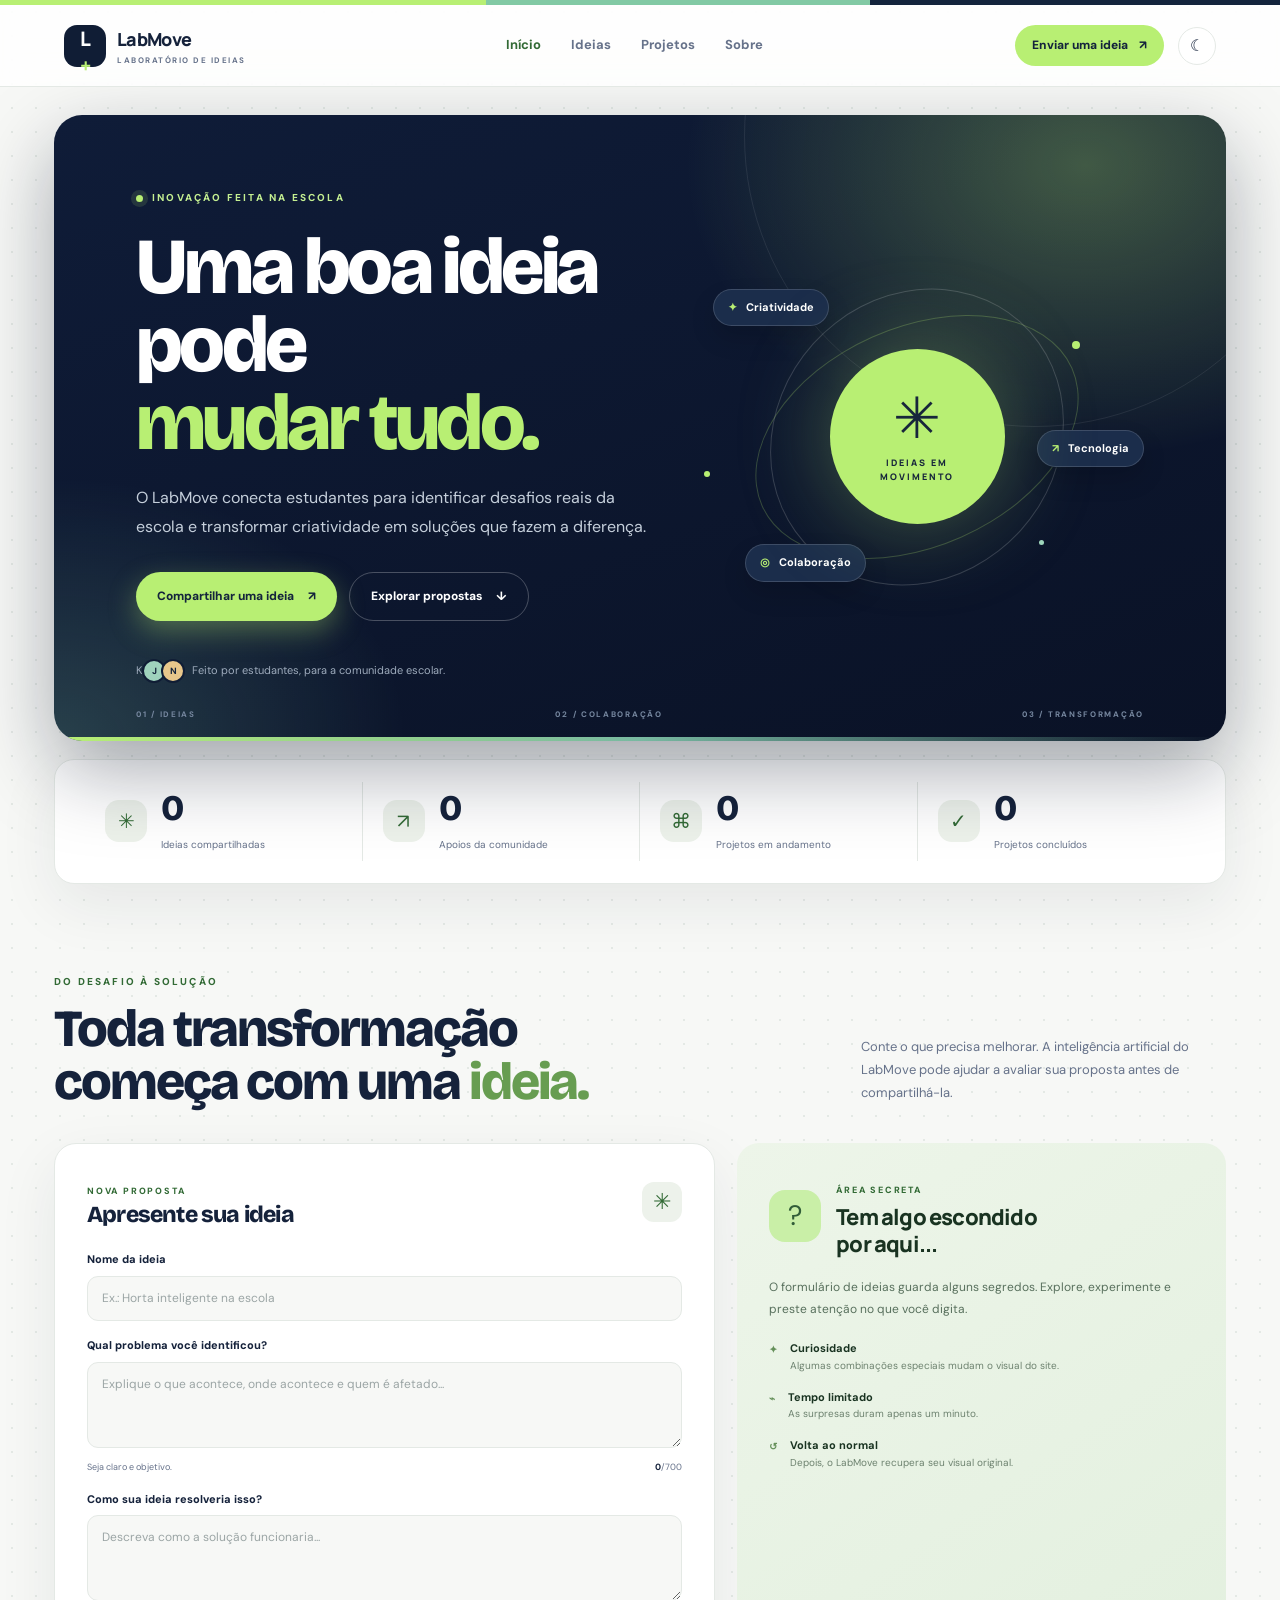
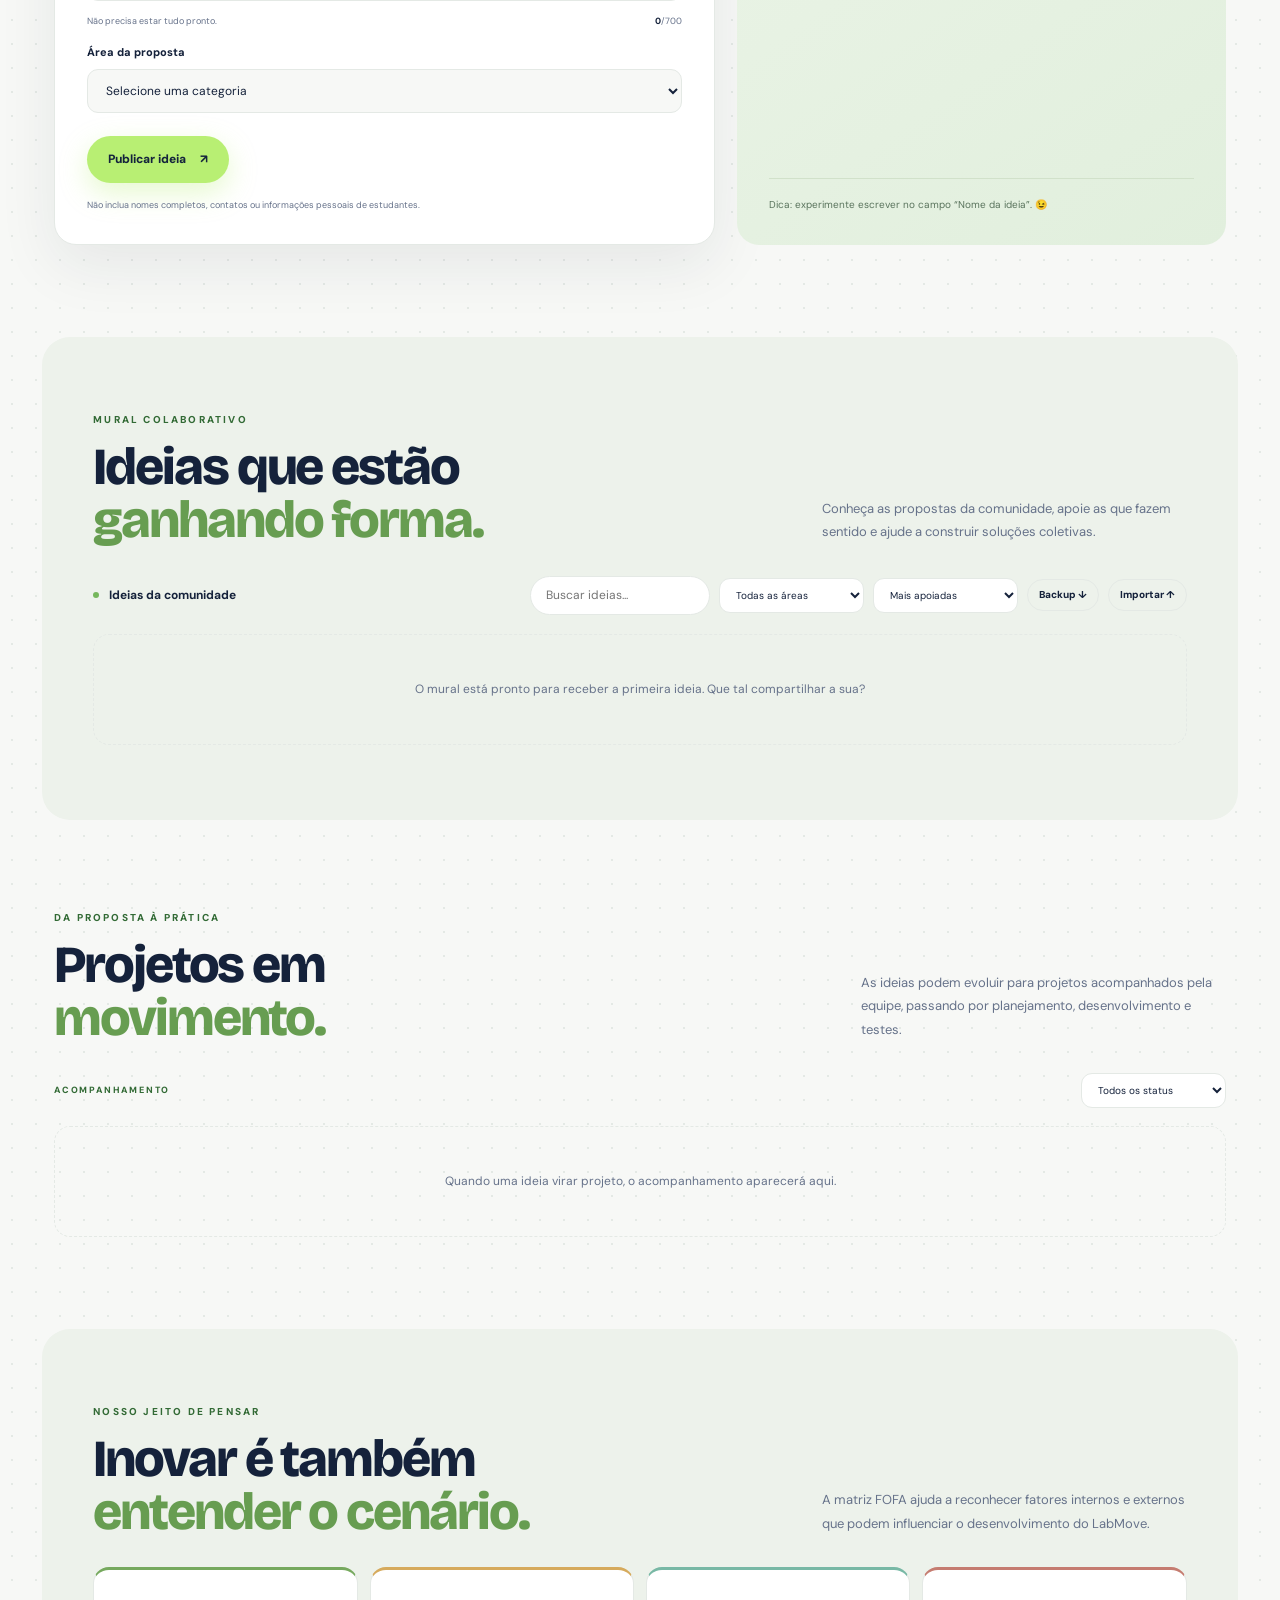
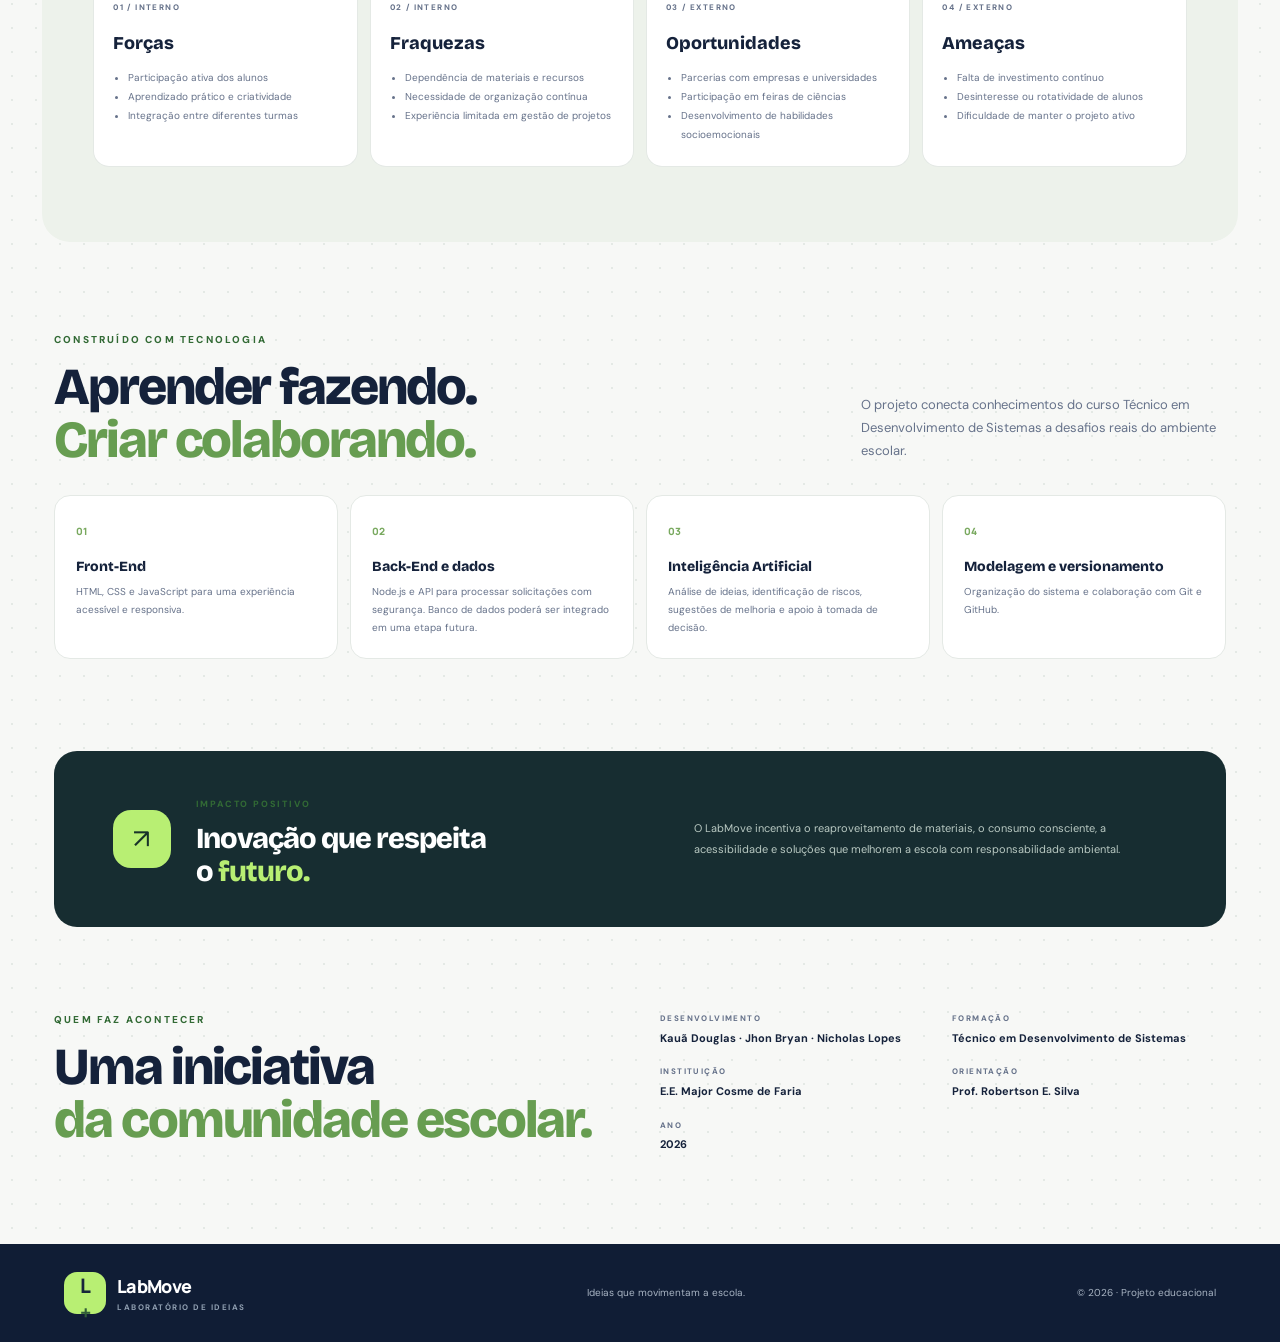
==== commit a31493e6: "Adicionar arquivos do site LabMove" ====
--- a/index.html
+++ b/index.html
@@ -8,7 +8,7 @@
   <title>LabMove | Ideias que movimentam a escola</title>
   <link rel="preconnect" href="https://fonts.googleapis.com">
   <link rel="preconnect" href="https://fonts.gstatic.com" crossorigin>
-  <link href="https://fonts.googleapis.com/css2?family=DM+Sans:wght@400;500;600;700&family=Manrope:wght@400;500;600;700;800&display=swap" rel="stylesheet">
+  <link href="https://fonts.googleapis.com/css2?family=Bricolage+Grotesque:opsz,wght@12..96,500..800&family=DM+Sans:wght@400;500;600;700&family=Manrope:wght@400;500;600;700;800&display=swap" rel="stylesheet">
   <link rel="stylesheet" href="styles.css">
   <link rel="icon" href="data:image/svg+xml,<svg xmlns='http://www.w3.org/2000/svg' viewBox='0 0 100 100'><text y='.9em' font-size='88'>✳</text></svg>">
 </head>
@@ -114,8 +114,11 @@
       <div class="list-toolbar">
         <div><span class="live-dot"></span><strong>Ideias da comunidade</strong></div>
         <div class="filters">
+          <input id="buscaIdeias" type="search" placeholder="Buscar ideias..." aria-label="Buscar ideias">
           <select id="filtroCategoria" aria-label="Filtrar por categoria"><option value="">Todas as áreas</option><option>Tecnologia</option><option>Sustentabilidade</option><option>Espaços</option><option>Educação</option><option>Eventos</option><option>Saúde e bem-estar</option><option>Acessibilidade</option></select>
           <select id="filtroOrdenacao" aria-label="Ordenar ideias"><option value="votos">Mais apoiadas</option><option value="recentes">Mais recentes</option><option value="antigas">Mais antigas</option></select>
+          <button type="button" class="small-button" id="btnExportar" title="Baixar backup das ideias">Backup ↓</button>
+          <label class="small-button file-btn" title="Importar backup">Importar ↑<input type="file" id="inputImportar" accept="application/json" hidden></label>
         </div>
       </div>
       <div id="listaIdeias" class="idea-list"></div>
--- a/styles.css
+++ b/styles.css
@@ -79,3 +79,68 @@
 body.egg-teto .category-pill,body.egg-teto .status-pill{background:#ffe0eb;color:#a12a57}
 @media(max-width:700px){.egg-overlay{padding:13px}.egg-gallery{grid-template-columns:repeat(2,1fr)}.egg-hero{padding:30px 10px}.egg-hero h1{letter-spacing:-2px}.meme-tile img{height:120px}.teto-gallery .meme-tile img{height:135px}}
 @media(prefers-reduced-motion:reduce){.egg-overlay,.meme-tile{animation:none}}
+
+/* Easter eggs extras (modo generico com variaveis) */
+body.egg-new{background:var(--egg-bg)}
+body.egg-new .site-header,body.egg-new .stats,body.egg-new .panel,body.egg-new .idea-card,body.egg-new .project-card{background:var(--egg-card);color:var(--egg-text);border-color:var(--egg-border)}
+body.egg-new .section-tint,body.egg-new .ai-side{background:var(--egg-tint);color:var(--egg-text)}
+body.egg-new .section-heading h2,body.egg-new .team-section h2{color:var(--egg-text)}
+body.egg-new .section-heading h2 em,body.egg-new .team-section h2 em{color:var(--egg-accent)}
+body.egg-new .stat-icon{background:var(--egg-tint);color:var(--egg-accent)}
+body.egg-new .site-footer{background:var(--egg-footer)}
+body.egg-new .button-primary,body.egg-new .brand-mark{background:var(--egg-accent);color:#111}
+body.egg-new .category-pill,body.egg-new .status-pill{background:var(--egg-tint);color:var(--egg-text)}
+.egg-hero-new{background:var(--egg-hero)}
+.egg-hero-new h1{color:var(--egg-h1);text-shadow:4px 4px 0 var(--egg-shadow)}
+.egg-hero-new h1 span{color:var(--egg-accent)}
+.new-gallery .meme-tile{background:var(--egg-tile-a);color:var(--egg-tile-text)}
+.new-gallery .meme-tile:nth-child(even){background:var(--egg-tile-b)}
+.new-gallery .meme-emoji{padding:30px 0 16px}
+body.egg-miku{--egg-bg:#e6fbf9;--egg-card:#f4fffe;--egg-text:#0b4a52;--egg-border:#9fe3dc;--egg-tint:#c9f3ef;--egg-accent:#39c5bb;--egg-footer:#0b4a52;--egg-hero:linear-gradient(135deg,#0d7f8c,#39c5bb);--egg-h1:#fff;--egg-shadow:#0b4a52;--egg-tile-a:#d4f7f3;--egg-tile-b:#e3ecff;--egg-tile-text:#0b4a52}
+body.egg-bagu{--egg-bg:#fff1ea;--egg-card:#fff9f5;--egg-text:#6b2a1a;--egg-border:#f2c0a8;--egg-tint:#ffe0cf;--egg-accent:#e0452f;--egg-footer:#5a1f14;--egg-hero:linear-gradient(135deg,#b3261e,#f08a5d);--egg-h1:#fff4e0;--egg-shadow:#7a1f14;--egg-tile-a:#ffe6cf;--egg-tile-b:#ffd6d9;--egg-tile-text:#5a1f14}
+body.egg-bomb{--egg-bg:#f1f7ee;--egg-card:#fff;--egg-text:#1d3b25;--egg-border:#bcd9bf;--egg-tint:#e0f0dc;--egg-accent:#1f9d55;--egg-footer:#14301d;--egg-hero:linear-gradient(135deg,#1f9d55,#d62828);--egg-h1:#fff;--egg-shadow:#14301d;--egg-tile-a:#e1f3e3;--egg-tile-b:#ffe0e0;--egg-tile-text:#14301d}
+body.egg-sahur{--egg-bg:#12102a;--egg-card:#1e1a42;--egg-text:#f1ecff;--egg-border:#4a4285;--egg-tint:#2a2558;--egg-accent:#f4c542;--egg-footer:#08071a;--egg-hero:radial-gradient(circle at 50% 20%,#4b3b9a,#14102f 65%);--egg-h1:#f4c542;--egg-shadow:#5a3a1a;--egg-tile-a:#e4dcff;--egg-tile-b:#ffeebd;--egg-tile-text:#231a4d}
+body.egg-road{--egg-bg:#fff9d9;--egg-card:#fffdf0;--egg-text:#4a3a00;--egg-border:#f0dc7a;--egg-tint:#fff0a0;--egg-accent:#ffc400;--egg-footer:#3a2e00;--egg-hero:linear-gradient(135deg,#ffb800,#ff7a00);--egg-h1:#fff;--egg-shadow:#7a3a00;--egg-tile-a:#fff0a8;--egg-tile-b:#ffd9b0;--egg-tile-text:#3a2e00}
+body.egg-glitch{--egg-bg:#0b0f14;--egg-card:#131a22;--egg-text:#d8fff9;--egg-border:#1f6f6a;--egg-tint:#162a2e;--egg-accent:#00e5d0;--egg-footer:#05080b;--egg-hero:linear-gradient(135deg,#00e5d0,#ff2fa0);--egg-h1:#fff;--egg-shadow:#ff2fa0;--egg-tile-a:#d9fffa;--egg-tile-b:#ffd9ef;--egg-tile-text:#05202a}
+.egg-sahur .teto-big-sticker{animation:eggDrum .5s ease-in-out infinite}
+@keyframes eggDrum{0%,100%{transform:scale(1)}50%{transform:scale(1.12)}}
+.egg-glitch .egg-hero-new h1{animation:eggGlitch 1s steps(2,end) infinite}
+@keyframes eggGlitch{0%,88%,100%{transform:none;text-shadow:4px 4px 0 var(--egg-shadow)}90%{transform:translateX(-5px);text-shadow:-4px 0 #0ff,4px 0 #f0a}95%{transform:translateX(5px);text-shadow:4px 0 #0ff,-4px 0 #f0a}}
+@media(prefers-reduced-motion:reduce){.egg-sahur .teto-big-sticker,.egg-glitch .egg-hero-new h1{animation:none}}
+
+
+/* ===== Visual v2 ===== */
+:root{--display:"Bricolage Grotesque",Manrope,sans-serif}
+body{background-image:radial-gradient(var(--line) 1px,transparent 1px);background-size:24px 24px}
+.site-header{background:color-mix(in srgb,var(--white) 82%,transparent);backdrop-filter:blur(14px);-webkit-backdrop-filter:blur(14px)}
+.hero h1,.section-heading h2,.team-section h2,.sustainability-band h2,.panel-top h3,.idea-card h3,.project-card h3,.swot-card h3,.tech-grid h3{font-family:var(--display)}
+.hero h1{font-size:clamp(44px,6.2vw,84px);line-height:.98;letter-spacing:-.045em}
+.section-heading h2,.team-section h2{font-size:clamp(32px,4.2vw,52px);line-height:1.02;letter-spacing:-.04em}
+.hero{background:radial-gradient(55% 75% at 88% 8%,rgba(184,239,115,.30),transparent 62%),radial-gradient(50% 70% at 0 100%,rgba(120,185,161,.26),transparent 60%),linear-gradient(160deg,#0f1c38,#0a1226);box-shadow:0 30px 80px rgba(10,18,38,.35)}
+.art-tag{animation:flutuar 5s ease-in-out infinite;backdrop-filter:blur(8px)}
+.tag-right{animation-delay:-1.7s}.tag-bottom{animation-delay:-3.4s}
+.art-core{box-shadow:0 0 90px rgba(184,239,115,.35)}
+@keyframes flutuar{0%,100%{translate:0 0}50%{translate:0 -9px}}
+.button-primary{box-shadow:0 10px 28px rgba(184,239,115,.35)}
+.button:hover{transform:translateY(-2px)}
+.button span{display:inline-block;transition:transform .2s}.button:hover span{transform:translate(3px,-3px)}
+.stat strong{font:800 36px var(--display);letter-spacing:-.04em}
+.stat-icon{border-radius:14px}
+.idea-card,.project-card,.swot-card,.tech-grid article,.panel{transition:transform .25s,box-shadow .25s,border-color .25s}
+.idea-card:hover,.project-card:hover,.swot-card:hover,.tech-grid article:hover{transform:translateY(-4px);box-shadow:var(--shadow);border-color:var(--green-dark)}
+.idea-card{border-left:5px solid var(--green)}
+.small-button{transition:background .2s,transform .2s}.small-button:hover{background:var(--soft);transform:translateY(-1px)}
+.small-button.voted{background:var(--green);color:#14243c;border-color:var(--green)}
+input:focus,textarea:focus,select:focus{outline:3px solid rgba(184,239,115,.6);outline-offset:1px;border-color:var(--green-dark)}
+.filters{flex-wrap:wrap;align-items:center}
+.filters .small-button{margin-top:0}
+.file-btn{display:inline-flex;align-items:center;cursor:pointer}
+#buscaIdeias{padding:9px 15px;border-radius:30px;border:1px solid var(--line);background:var(--white);color:var(--ink);font-size:12px;min-width:180px}
+.progress{height:6px;border-radius:9px;background:var(--soft);overflow:hidden;margin-top:14px}
+.progress i{display:block;height:100%;border-radius:9px;background:linear-gradient(90deg,var(--green),#5fbf8f);transition:width .5s}
+.toast{position:fixed;left:50%;bottom:26px;translate:-50% 24px;opacity:0;background:var(--navy);color:#fff;padding:12px 22px;border-radius:999px;font:700 13px Manrope;z-index:100;pointer-events:none;transition:opacity .3s,translate .3s}
+.toast.show{opacity:1;translate:-50% 0}
+.scroll-bar{position:fixed;top:0;left:0;height:4px;width:0;background:linear-gradient(90deg,var(--green),#5fbf8f);z-index:200}
+.to-top{position:fixed;right:18px;bottom:18px;width:46px;height:46px;border-radius:50%;border:0;background:var(--green);color:#14243c;font-size:18px;font-weight:800;cursor:pointer;box-shadow:0 8px 24px rgba(0,0,0,.22);opacity:0;pointer-events:none;transition:opacity .25s;z-index:60}
+.to-top.show{opacity:1;pointer-events:auto}
+@media(prefers-reduced-motion:reduce){.art-tag{animation:none}.idea-card,.project-card,.swot-card,.tech-grid article{transition:none}}
